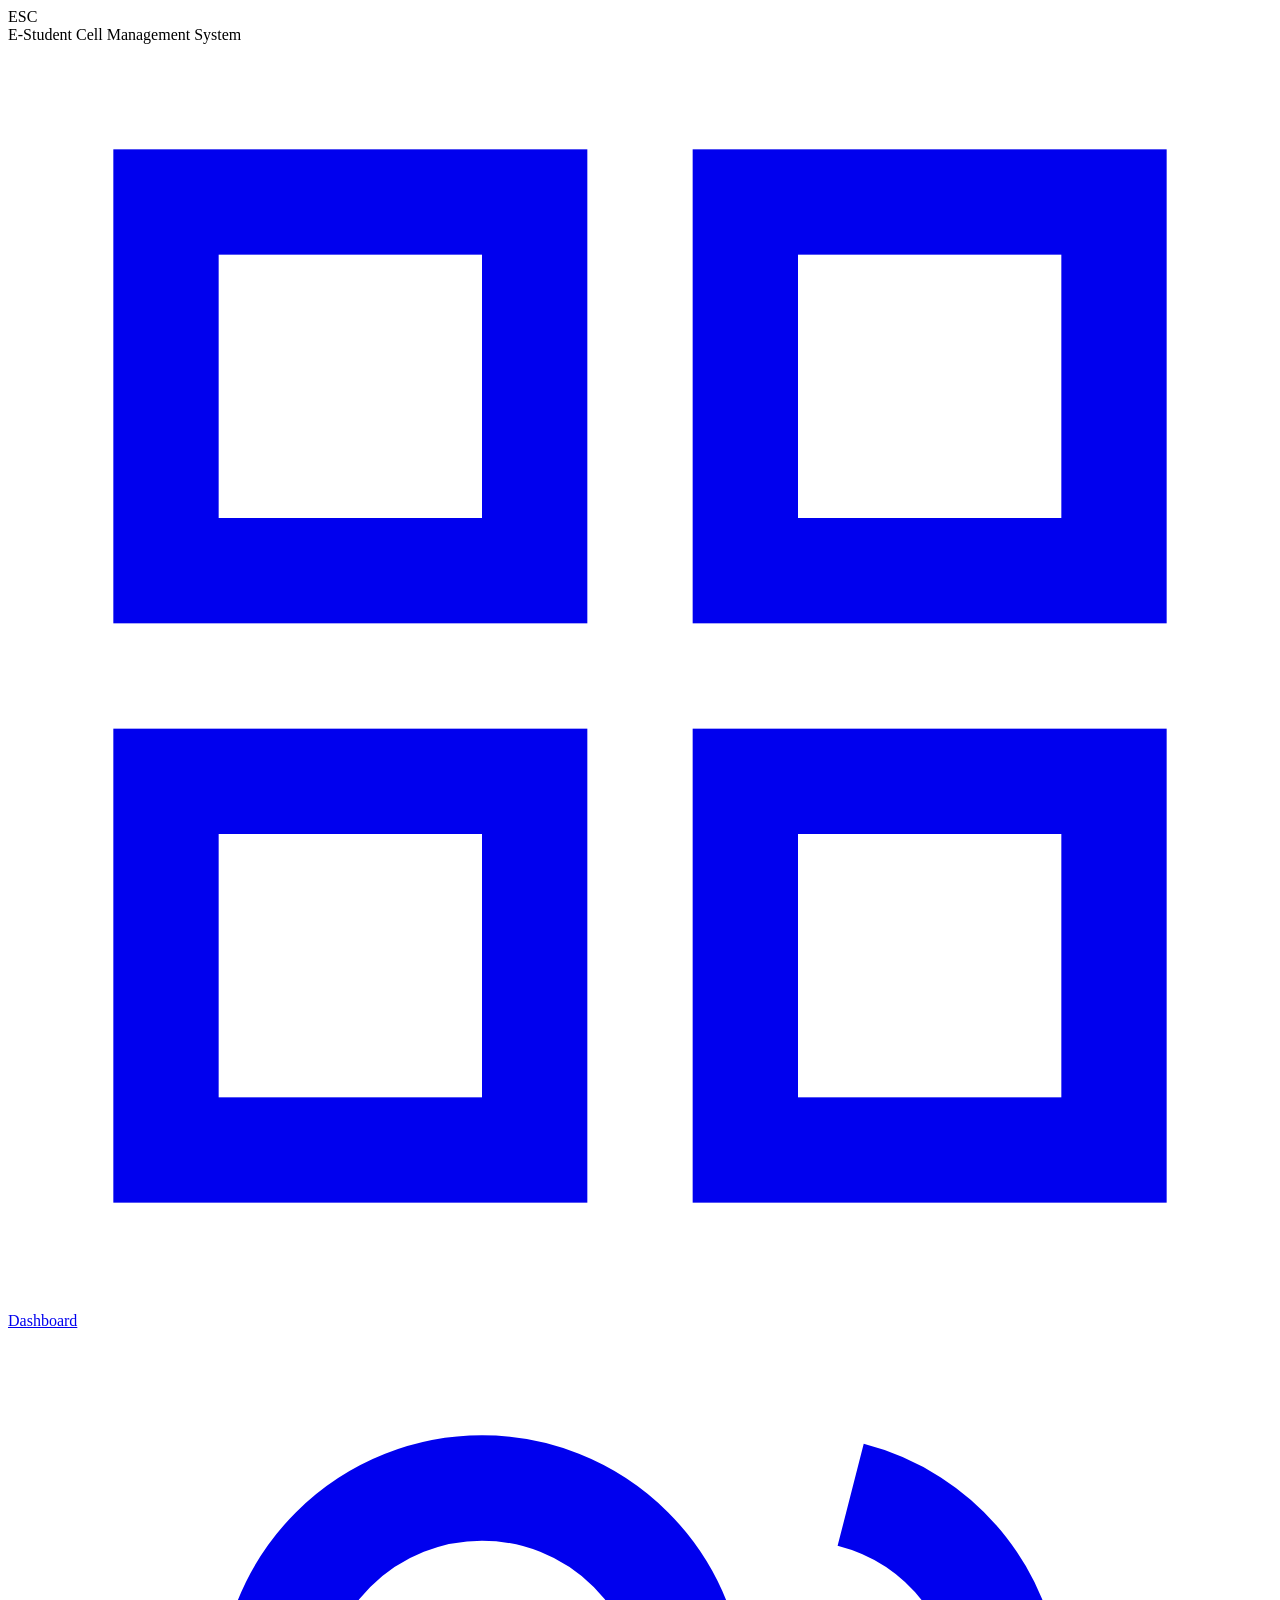
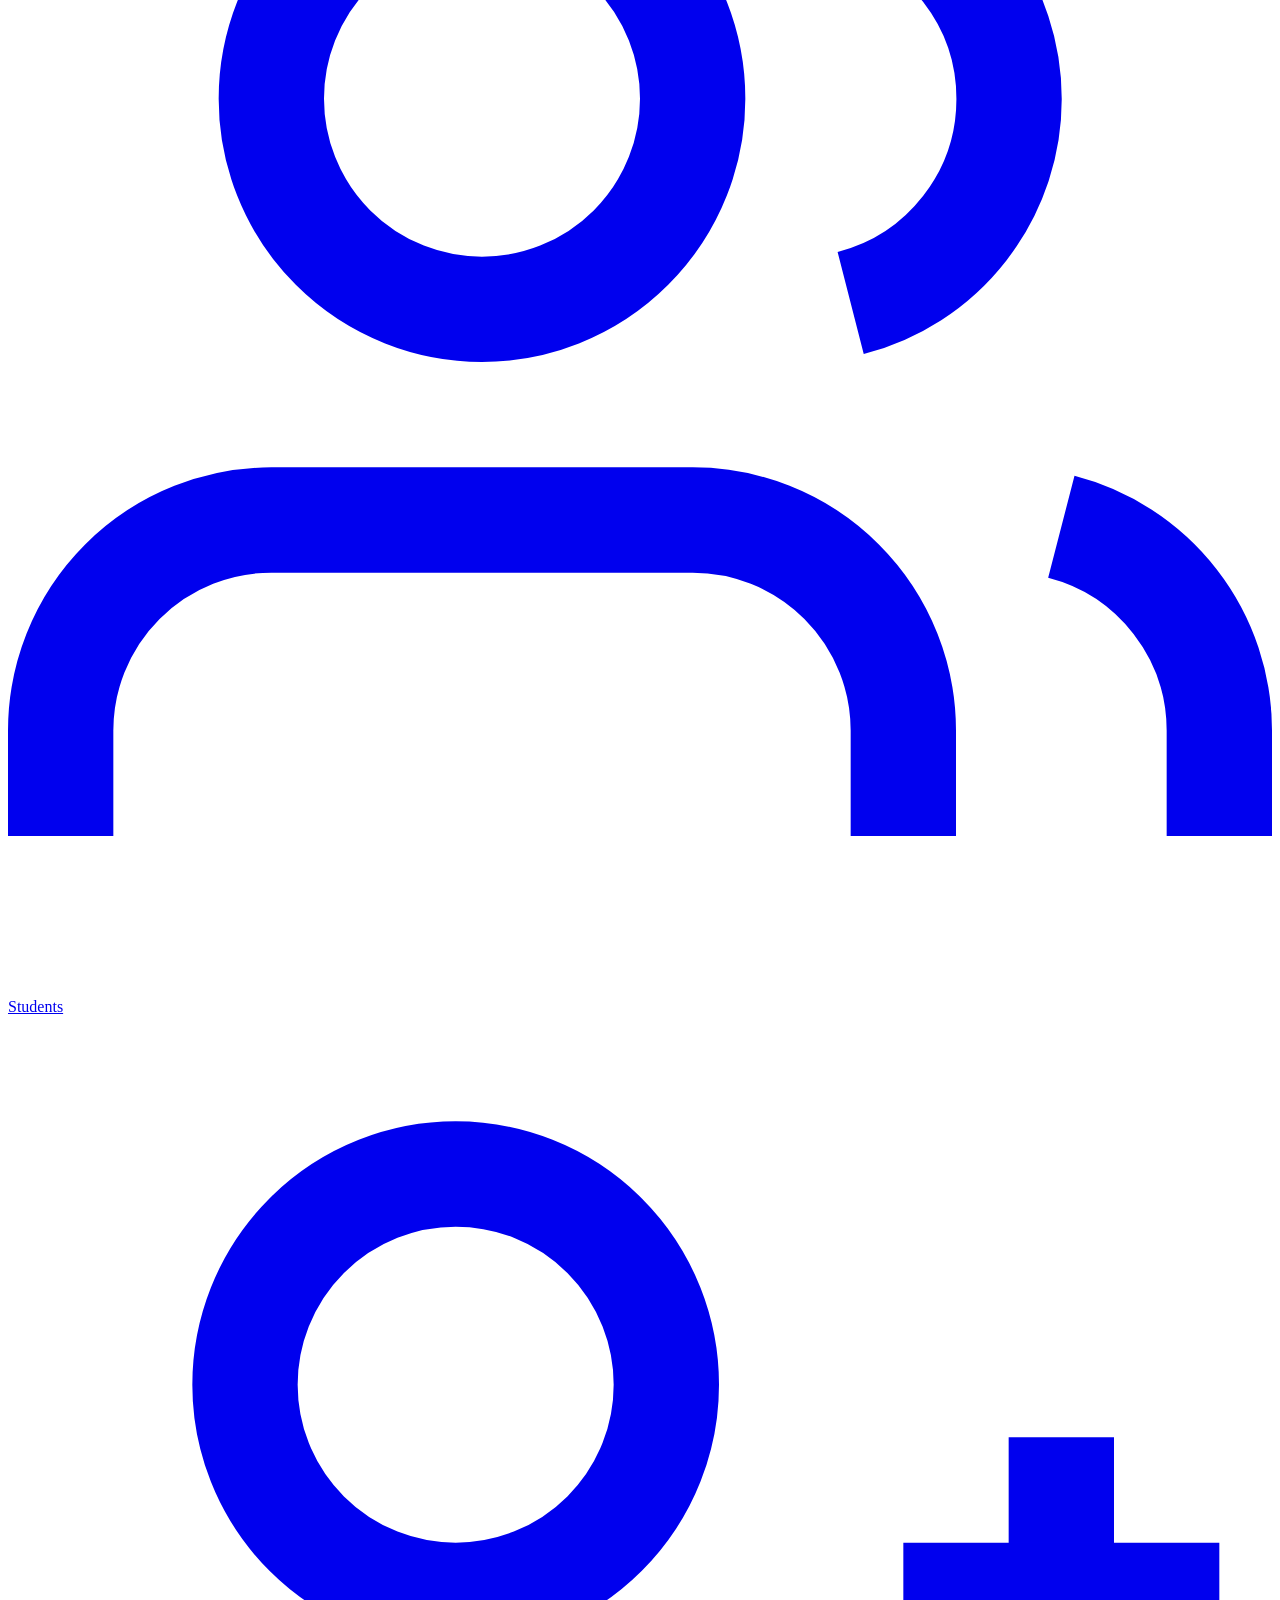
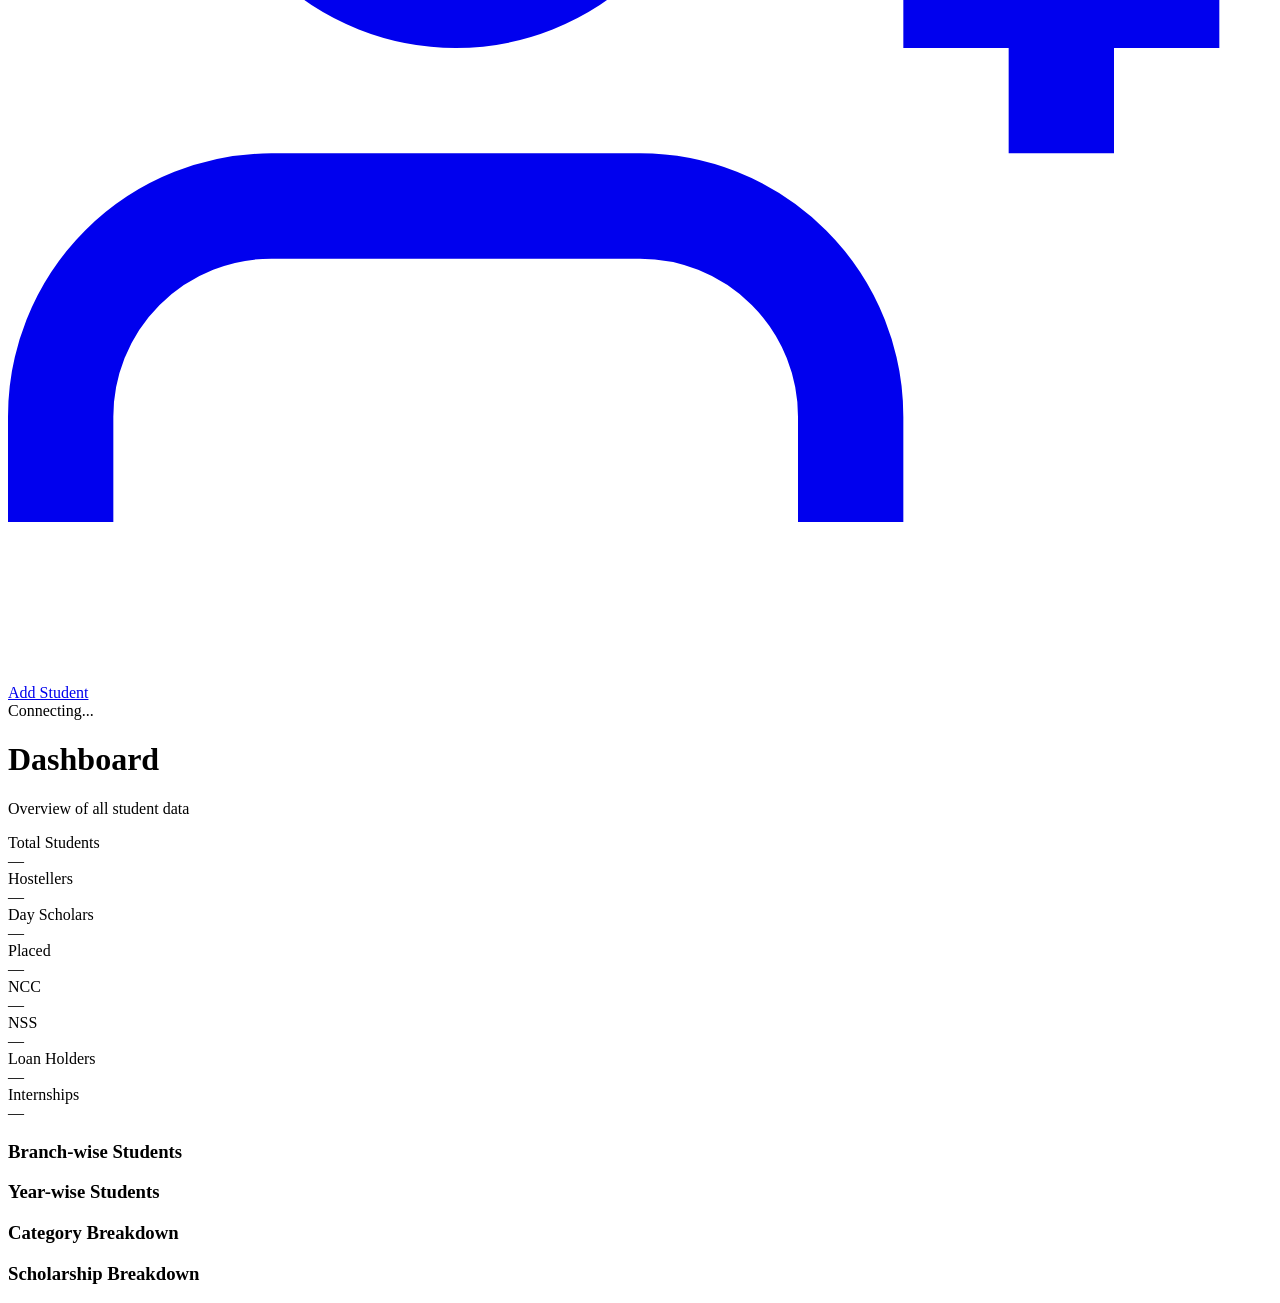
==== frontend/index.html @ ac617333 "frontend demo" ====
<!DOCTYPE html>
<html lang="en">
<head>
  <meta charset="UTF-8" />
  <meta name="viewport" content="width=device-width, initial-scale=1.0"/>
  <title>E-Student Cell</title>
  <link rel="stylesheet" href="css/style.css" />
  <link href="https://fonts.googleapis.com/css2?family=Syne:wght@400;600;700;800&family=DM+Mono:wght@400;500&family=Instrument+Sans:wght@400;500;600&display=swap" rel="stylesheet"/>
</head>
<body>

  <div class="app-shell">
    <!-- Sidebar -->
    <aside class="sidebar">
      <div class="sidebar-brand">
        <div class="brand-mark">ESC</div>
        <div class="brand-text">
          <span class="brand-title">E-Student Cell</span>
          <span class="brand-sub">Management System</span>
        </div>
      </div>

      <nav class="sidebar-nav">
        <a href="index.html" class="nav-item active">
          <svg viewBox="0 0 24 24" fill="none" stroke="currentColor" stroke-width="2"><rect x="3" y="3" width="7" height="7"/><rect x="14" y="3" width="7" height="7"/><rect x="3" y="14" width="7" height="7"/><rect x="14" y="14" width="7" height="7"/></svg>
          Dashboard
        </a>
        <a href="students.html" class="nav-item">
          <svg viewBox="0 0 24 24" fill="none" stroke="currentColor" stroke-width="2"><path d="M17 21v-2a4 4 0 0 0-4-4H5a4 4 0 0 0-4 4v2"/><circle cx="9" cy="7" r="4"/><path d="M23 21v-2a4 4 0 0 0-3-3.87"/><path d="M16 3.13a4 4 0 0 1 0 7.75"/></svg>
          Students
        </a>
        <a href="add-student.html" class="nav-item">
          <svg viewBox="0 0 24 24" fill="none" stroke="currentColor" stroke-width="2"><path d="M16 21v-2a4 4 0 0 0-4-4H5a4 4 0 0 0-4 4v2"/><circle cx="8.5" cy="7" r="4"/><line x1="20" y1="8" x2="20" y2="14"/><line x1="23" y1="11" x2="17" y2="11"/></svg>
          Add Student
        </a>
      </nav>

      <div class="sidebar-footer">
        <div class="api-status" id="apiStatus">
          <span class="status-dot"></span>
          <span class="status-text">Connecting...</span>
        </div>
      </div>
    </aside>

    <!-- Main content -->
    <main class="main-content">
      <header class="page-header">
        <div>
          <h1 class="page-title">Dashboard</h1>
          <p class="page-subtitle">Overview of all student data</p>
        </div>
      </header>

      <!-- Stats grid -->
      <div class="stats-grid" id="statsGrid">
        <div class="stat-card loading">
          <div class="stat-label">Total Students</div>
          <div class="stat-value" id="totalStudents">—</div>
        </div>
        <div class="stat-card loading">
          <div class="stat-label">Hostellers</div>
          <div class="stat-value" id="hostellers">—</div>
        </div>
        <div class="stat-card loading">
          <div class="stat-label">Day Scholars</div>
          <div class="stat-value" id="dayScholars">—</div>
        </div>
        <div class="stat-card loading">
          <div class="stat-label">Placed</div>
          <div class="stat-value" id="placed">—</div>
        </div>
        <div class="stat-card loading">
          <div class="stat-label">NCC</div>
          <div class="stat-value" id="ncc">—</div>
        </div>
        <div class="stat-card loading">
          <div class="stat-label">NSS</div>
          <div class="stat-value" id="nss">—</div>
        </div>
        <div class="stat-card loading">
          <div class="stat-label">Loan Holders</div>
          <div class="stat-value" id="loans">—</div>
        </div>
        <div class="stat-card loading">
          <div class="stat-label">Internships</div>
          <div class="stat-value" id="internships">—</div>
        </div>
      </div>

      <!-- Two column section -->
      <div class="charts-row">
        <div class="chart-card">
          <h3 class="chart-title">Branch-wise Students</h3>
          <div id="branchChart" class="bar-chart"></div>
        </div>
        <div class="chart-card">
          <h3 class="chart-title">Year-wise Students</h3>
          <div id="yearChart" class="bar-chart"></div>
        </div>
      </div>

      <div class="charts-row">
        <div class="chart-card">
          <h3 class="chart-title">Category Breakdown</h3>
          <div id="categoryChart" class="bar-chart"></div>
        </div>
        <div class="chart-card">
          <h3 class="chart-title">Scholarship Breakdown</h3>
          <div id="scholarshipChart" class="bar-chart"></div>
        </div>
      </div>
    </main>
  </div>

  <script src="js/api.js"></script>
  <script src="js/pages/dashboard.js"></script>
</body>
</html>
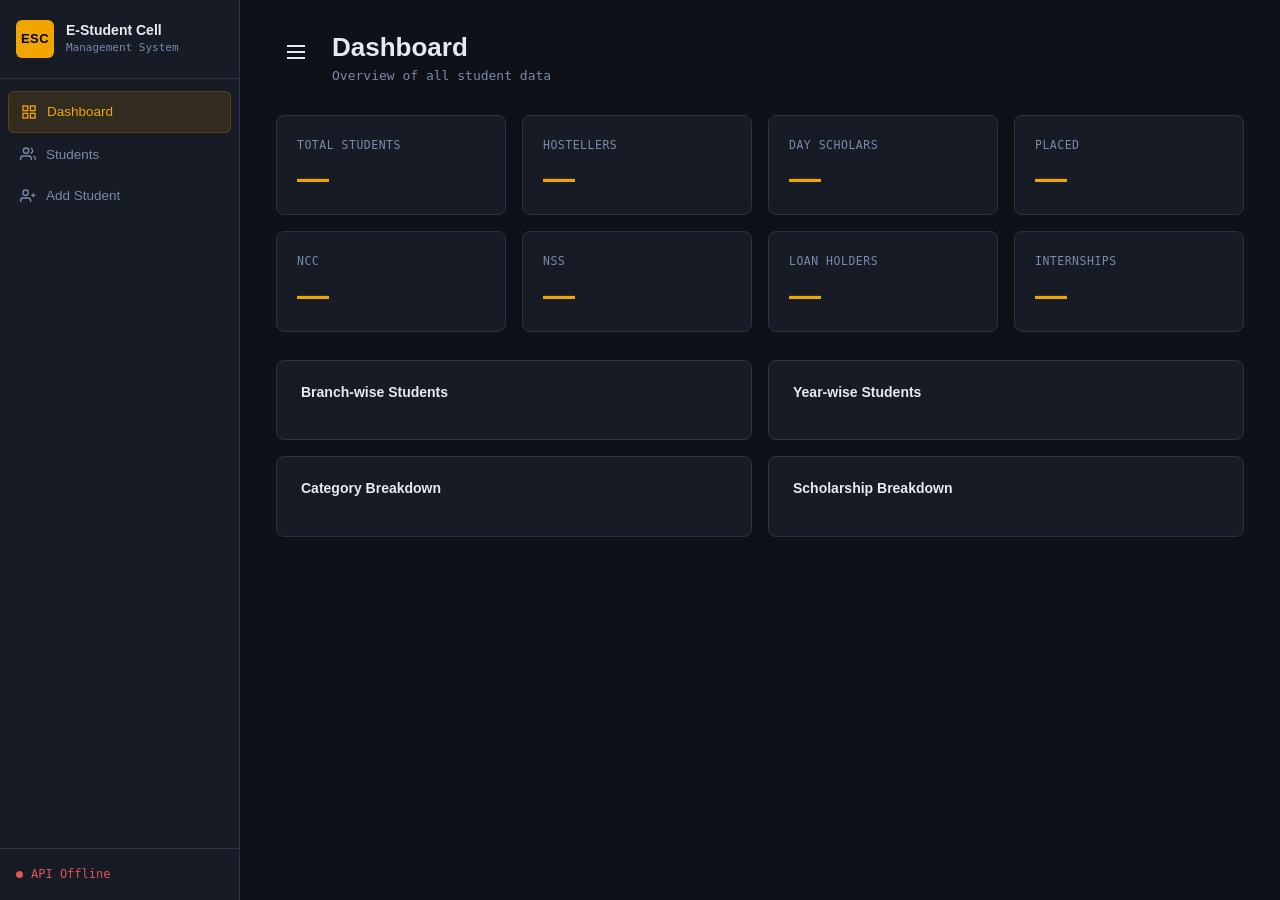
==== commit 9ad08783: "hamburger menu" ====
--- a/frontend/index.html
+++ b/frontend/index.html
@@ -2,6 +2,7 @@
 <html lang="en">
 <head>
   <meta charset="UTF-8" />
+  <link rel="icon" type="image/png" href="favicon.png"/>
   <meta name="viewport" content="width=device-width, initial-scale=1.0"/>
   <title>E-Student Cell</title>
   <link rel="stylesheet" href="css/style.css" />
@@ -10,7 +11,6 @@
 <body>
 
   <div class="app-shell">
-    <!-- Sidebar -->
     <aside class="sidebar">
       <div class="sidebar-brand">
         <div class="brand-mark">ESC</div>
@@ -43,16 +43,23 @@
       </div>
     </aside>
 
-    <!-- Main content -->
     <main class="main-content">
       <header class="page-header">
-        <div>
-          <h1 class="page-title">Dashboard</h1>
-          <p class="page-subtitle">Overview of all student data</p>
+        <div class="header-left">
+          <button id="menuToggle" class="menu-toggle" aria-label="Toggle Menu">
+            <svg viewBox="0 0 24 24" fill="none" stroke="currentColor" stroke-width="2">
+              <line x1="3" y1="12" x2="21" y2="12"></line>
+              <line x1="3" y1="6" x2="21" y2="6"></line>
+              <line x1="3" y1="18" x2="21" y2="18"></line>
+            </svg>
+          </button>
+          <div>
+            <h1 class="page-title">Dashboard</h1>
+            <p class="page-subtitle">Overview of all student data</p>
+          </div>
         </div>
       </header>
 
-      <!-- Stats grid -->
       <div class="stats-grid" id="statsGrid">
         <div class="stat-card loading">
           <div class="stat-label">Total Students</div>
@@ -88,7 +95,6 @@
         </div>
       </div>
 
-      <!-- Two column section -->
       <div class="charts-row">
         <div class="chart-card">
           <h3 class="chart-title">Branch-wise Students</h3>
--- a/frontend/css/style.css
+++ b/frontend/css/style.css
@@ -0,0 +1,945 @@
+
+:root {
+  --bg: #0e1117;
+  --bg-2: #161b25;
+  --bg-3: #1e2535;
+  --border: #2a3347;
+  --border-light: #344060;
+  --text: #e8eaf0;
+  --text-muted: #7a8aaa;
+  --text-dim: #4a5a7a;
+  --accent: #f0a500;
+  --accent-dim: rgba(240, 165, 0, 0.12);
+  --accent-hover: #ffc130;
+  --danger: #e05555;
+  --danger-dim: rgba(224, 85, 85, 0.12);
+  --success: #3ecf8e;
+  --success-dim: rgba(62, 207, 142, 0.1);
+  --sidebar-w: 240px;
+  --radius: 8px;
+  --font-display: 'Syne', sans-serif;
+  --font-body: 'Instrument Sans', sans-serif;
+  --font-mono: 'DM Mono', monospace;
+}
+
+*, *::before, *::after { box-sizing: border-box; margin: 0; padding: 0; }
+
+body {
+  background: var(--bg);
+  color: var(--text);
+  font-family: var(--font-body);
+  font-size: 14px;
+  line-height: 1.6;
+  min-height: 100vh;
+}
+
+a { color: inherit; text-decoration: none; }
+
+.app-shell {
+  display: flex;
+  min-height: 100vh;
+}
+
+.sidebar {
+  width: var(--sidebar-w);
+  background: var(--bg-2);
+  border-right: 1px solid var(--border);
+  display: flex;
+  flex-direction: column;
+  position: fixed;
+  top: 0; left: 0; bottom: 0;
+  z-index: 50;
+  transition: transform 0.3s ease;
+}
+
+.sidebar.hidden {
+  transform: translateX(-100%);
+}
+
+.sidebar-brand {
+  display: flex;
+  align-items: center;
+  gap: 12px;
+  padding: 20px 16px;
+  border-bottom: 1px solid var(--border);
+}
+
+.brand-mark {
+  width: 38px;
+  height: 38px;
+  background: var(--accent);
+  color: #000;
+  font-family: var(--font-display);
+  font-weight: 800;
+  font-size: 13px;
+  display: flex;
+  align-items: center;
+  justify-content: center;
+  border-radius: 6px;
+  flex-shrink: 0;
+  letter-spacing: 0.5px;
+}
+
+.brand-text {
+  display: flex;
+  flex-direction: column;
+}
+
+.brand-title {
+  font-family: var(--font-display);
+  font-weight: 700;
+  font-size: 14px;
+  color: var(--text);
+  line-height: 1.2;
+}
+
+.brand-sub {
+  font-size: 11px;
+  color: var(--text-muted);
+  font-family: var(--font-mono);
+}
+
+.sidebar-nav {
+  padding: 12px 8px;
+  display: flex;
+  flex-direction: column;
+  gap: 2px;
+  flex: 1;
+}
+
+.nav-item {
+  display: flex;
+  align-items: center;
+  gap: 10px;
+  padding: 9px 12px;
+  border-radius: 6px;
+  color: var(--text-muted);
+  font-size: 13.5px;
+  font-weight: 500;
+  transition: all 0.15s;
+  cursor: pointer;
+}
+
+.nav-item svg {
+  width: 16px;
+  height: 16px;
+  flex-shrink: 0;
+}
+
+.nav-item:hover {
+  background: var(--bg-3);
+  color: var(--text);
+}
+
+.nav-item.active {
+  background: var(--accent-dim);
+  color: var(--accent);
+  border: 1px solid rgba(240, 165, 0, 0.2);
+}
+
+.sidebar-footer {
+  padding: 16px;
+  border-top: 1px solid var(--border);
+}
+
+.api-status {
+  display: flex;
+  align-items: center;
+  gap: 8px;
+  font-size: 12px;
+  font-family: var(--font-mono);
+  color: var(--text-muted);
+}
+
+.status-dot {
+  width: 7px;
+  height: 7px;
+  border-radius: 50%;
+  background: var(--text-dim);
+  transition: background 0.3s;
+}
+
+.api-status.online .status-dot { background: var(--success); }
+.api-status.online .status-text { color: var(--success); }
+.api-status.offline .status-dot { background: var(--danger); }
+.api-status.offline .status-text { color: var(--danger); }
+
+.main-content {
+  margin-left: var(--sidebar-w);
+  flex: 1;
+  padding: 32px 36px;
+  max-width: calc(100vw - var(--sidebar-w));
+  transition: margin-left 0.3s ease, max-width 0.3s ease;
+}
+
+.main-content.expanded {
+  margin-left: 0;
+  max-width: 100vw;
+}
+
+.menu-toggle {
+  background: none;
+  border: none;
+  color: var(--text);
+  cursor: pointer;
+  padding: 8px;
+  border-radius: var(--radius);
+  transition: background 0.2s, color 0.2s;
+  display: flex;
+  align-items: center;
+  justify-content: center;
+  margin-right: 16px;
+}
+
+.menu-toggle:hover {
+  background: var(--bg-3);
+  color: var(--accent);
+}
+
+.menu-toggle svg {
+  width: 24px;
+  height: 24px;
+}
+
+.header-left {
+  display: flex;
+  align-items: flex-start;
+}
+
+.page-header {
+  display: flex;
+  align-items: flex-start;
+  justify-content: space-between;
+  margin-bottom: 28px;
+  gap: 16px;
+}
+
+.back-link {
+  font-size: 12px;
+  color: var(--text-muted);
+  font-family: var(--font-mono);
+  display: block;
+  margin-bottom: 6px;
+  transition: color 0.15s;
+}
+
+.back-link:hover { color: var(--accent); }
+
+.page-title {
+  font-family: var(--font-display);
+  font-size: 26px;
+  font-weight: 700;
+  color: var(--text);
+  line-height: 1.2;
+}
+
+.page-subtitle {
+  color: var(--text-muted);
+  font-size: 13px;
+  margin-top: 3px;
+  font-family: var(--font-mono);
+}
+
+.header-actions {
+  display: flex;
+  gap: 10px;
+  align-items: center;
+}
+
+.btn {
+  display: inline-flex;
+  align-items: center;
+  gap: 6px;
+  padding: 8px 16px;
+  border-radius: var(--radius);
+  font-size: 13.5px;
+  font-weight: 600;
+  font-family: var(--font-body);
+  cursor: pointer;
+  border: 1px solid transparent;
+  transition: all 0.15s;
+  white-space: nowrap;
+}
+
+.btn-primary {
+  background: var(--accent);
+  color: #000;
+  border-color: var(--accent);
+}
+
+.btn-primary:hover {
+  background: var(--accent-hover);
+  border-color: var(--accent-hover);
+}
+
+.btn-ghost {
+  background: transparent;
+  color: var(--text-muted);
+  border-color: var(--border);
+}
+
+.btn-ghost:hover {
+  background: var(--bg-3);
+  color: var(--text);
+  border-color: var(--border-light);
+}
+
+.btn-danger {
+  background: var(--danger);
+  color: #fff;
+  border-color: var(--danger);
+}
+
+.btn-danger:hover {
+  background: #c94444;
+}
+
+.btn-sm {
+  padding: 5px 12px;
+  font-size: 12.5px;
+}
+
+.stats-grid {
+  display: grid;
+  grid-template-columns: repeat(4, 1fr);
+  gap: 16px;
+  margin-bottom: 28px;
+}
+
+.stat-card {
+  background: var(--bg-2);
+  border: 1px solid var(--border);
+  border-radius: var(--radius);
+  padding: 20px;
+  transition: border-color 0.15s;
+}
+
+.stat-card:hover {
+  border-color: var(--border-light);
+}
+
+.stat-card.loading .stat-value {
+  animation: pulse 1.5s infinite;
+}
+
+@keyframes pulse {
+  0%, 100% { opacity: 1; }
+  50% { opacity: 0.3; }
+}
+
+.stat-label {
+  font-size: 11.5px;
+  color: var(--text-muted);
+  font-family: var(--font-mono);
+  text-transform: uppercase;
+  letter-spacing: 0.5px;
+  margin-bottom: 8px;
+}
+
+.stat-value {
+  font-family: var(--font-display);
+  font-size: 32px;
+  font-weight: 700;
+  color: var(--accent);
+  line-height: 1;
+}
+
+.charts-row {
+  display: grid;
+  grid-template-columns: 1fr 1fr;
+  gap: 16px;
+  margin-bottom: 16px;
+}
+
+.chart-card {
+  background: var(--bg-2);
+  border: 1px solid var(--border);
+  border-radius: var(--radius);
+  padding: 20px 24px;
+}
+
+.chart-title {
+  font-family: var(--font-display);
+  font-size: 14px;
+  font-weight: 600;
+  color: var(--text);
+  margin-bottom: 16px;
+}
+
+.bar-chart {
+  display: flex;
+  flex-direction: column;
+  gap: 8px;
+}
+
+.bar-row {
+  display: flex;
+  align-items: center;
+  gap: 10px;
+}
+
+.bar-label {
+  font-family: var(--font-mono);
+  font-size: 11.5px;
+  color: var(--text-muted);
+  width: 80px;
+  flex-shrink: 0;
+}
+
+.bar-track {
+  flex: 1;
+  height: 6px;
+  background: var(--bg-3);
+  border-radius: 3px;
+  overflow: hidden;
+}
+
+.bar-fill {
+  height: 100%;
+  background: var(--accent);
+  border-radius: 3px;
+  transition: width 0.6s cubic-bezier(0.4, 0, 0.2, 1);
+}
+
+.bar-count {
+  font-family: var(--font-mono);
+  font-size: 11.5px;
+  color: var(--text-muted);
+  width: 28px;
+  text-align: right;
+  flex-shrink: 0;
+}
+
+.filters-bar {
+  display: flex;
+  align-items: flex-end;
+  gap: 12px;
+  margin-bottom: 20px;
+  flex-wrap: wrap;
+}
+
+.filter-group {
+  display: flex;
+  flex-direction: column;
+  gap: 5px;
+}
+
+.filter-label {
+  font-size: 11.5px;
+  color: var(--text-muted);
+  font-family: var(--font-mono);
+  text-transform: uppercase;
+  letter-spacing: 0.4px;
+}
+
+.filter-select {
+  background: var(--bg-2);
+  border: 1px solid var(--border);
+  border-radius: var(--radius);
+  color: var(--text);
+  padding: 7px 12px;
+  font-size: 13.5px;
+  font-family: var(--font-body);
+  cursor: pointer;
+  min-width: 150px;
+}
+
+.filter-select:focus {
+  outline: none;
+  border-color: var(--accent);
+}
+
+.table-card {
+  background: var(--bg-2);
+  border: 1px solid var(--border);
+  border-radius: var(--radius);
+  overflow: hidden;
+}
+
+.data-table {
+  width: 100%;
+  border-collapse: collapse;
+}
+
+.data-table th {
+  background: var(--bg-3);
+  padding: 11px 16px;
+  text-align: left;
+  font-size: 11px;
+  font-family: var(--font-mono);
+  color: var(--text-muted);
+  text-transform: uppercase;
+  letter-spacing: 0.6px;
+  border-bottom: 1px solid var(--border);
+  font-weight: 500;
+}
+
+.data-table td {
+  padding: 12px 16px;
+  border-bottom: 1px solid var(--border);
+  font-size: 13.5px;
+  color: var(--text);
+  vertical-align: middle;
+}
+
+.data-table tr:last-child td { border-bottom: none; }
+
+.data-table tbody tr {
+  transition: background 0.1s;
+}
+
+.data-table tbody tr:hover {
+  background: var(--bg-3);
+}
+
+.table-empty {
+  text-align: center;
+  color: var(--text-muted);
+  padding: 40px !important;
+  font-family: var(--font-mono);
+  font-size: 13px;
+}
+
+.roll-badge {
+  font-family: var(--font-mono);
+  font-size: 12px;
+  background: var(--bg-3);
+  border: 1px solid var(--border);
+  padding: 2px 8px;
+  border-radius: 4px;
+  color: var(--accent);
+}
+
+.year-badge {
+  font-family: var(--font-mono);
+  font-size: 12px;
+  color: var(--text-muted);
+}
+
+.branch-badge {
+  font-family: var(--font-mono);
+  font-size: 12px;
+  padding: 2px 8px;
+  border-radius: 4px;
+  background: var(--accent-dim);
+  color: var(--accent);
+  border: 1px solid rgba(240,165,0,0.2);
+}
+
+.action-btns {
+  display: flex;
+  gap: 6px;
+}
+
+.form-card {
+  background: var(--bg-2);
+  border: 1px solid var(--border);
+  border-radius: var(--radius);
+  padding: 28px;
+  max-width: 800px;
+}
+
+.form-grid {
+  display: grid;
+  grid-template-columns: 1fr 1fr;
+  gap: 16px;
+}
+
+.form-group {
+  display: flex;
+  flex-direction: column;
+  gap: 6px;
+}
+
+.form-group-full {
+  grid-column: 1 / -1;
+}
+
+.form-label {
+  font-size: 12px;
+  color: var(--text-muted);
+  font-family: var(--font-mono);
+  text-transform: uppercase;
+  letter-spacing: 0.4px;
+}
+
+.required { color: var(--accent); }
+
+.form-input {
+  background: var(--bg-3);
+  border: 1px solid var(--border);
+  border-radius: var(--radius);
+  color: var(--text);
+  padding: 9px 12px;
+  font-size: 13.5px;
+  font-family: var(--font-body);
+  transition: border-color 0.15s;
+  width: 100%;
+}
+
+.form-input:focus {
+  outline: none;
+  border-color: var(--accent);
+}
+
+.form-input::placeholder { color: var(--text-dim); }
+
+.form-textarea {
+  resize: vertical;
+  min-height: 80px;
+}
+
+.form-actions {
+  display: flex;
+  gap: 10px;
+  justify-content: flex-end;
+  margin-top: 20px;
+  padding-top: 20px;
+  border-top: 1px solid var(--border);
+}
+
+.alert {
+  padding: 12px 16px;
+  border-radius: var(--radius);
+  font-size: 13.5px;
+  margin-bottom: 16px;
+  display: flex;
+  align-items: center;
+  gap: 8px;
+}
+
+.alert-success {
+  background: var(--success-dim);
+  border: 1px solid rgba(62, 207, 142, 0.3);
+  color: var(--success);
+}
+
+.alert-error {
+  background: var(--danger-dim);
+  border: 1px solid rgba(224, 85, 85, 0.3);
+  color: var(--danger);
+}
+
+.tabs {
+  display: flex;
+  gap: 2px;
+  border-bottom: 1px solid var(--border);
+  margin-bottom: 20px;
+  overflow-x: auto;
+  scrollbar-width: none;
+}
+
+.tabs::-webkit-scrollbar { display: none; }
+
+.tab-btn {
+  padding: 9px 14px;
+  font-size: 12.5px;
+  font-family: var(--font-body);
+  font-weight: 500;
+  color: var(--text-muted);
+  background: transparent;
+  border: none;
+  cursor: pointer;
+  border-bottom: 2px solid transparent;
+  margin-bottom: -1px;
+  white-space: nowrap;
+  transition: all 0.15s;
+}
+
+.tab-btn:hover { color: var(--text); }
+
+.tab-btn.active {
+  color: var(--accent);
+  border-bottom-color: var(--accent);
+}
+
+.tab-panel { display: block; }
+.tab-panel.hidden { display: none; }
+
+.section-card {
+  background: var(--bg-2);
+  border: 1px solid var(--border);
+  border-radius: var(--radius);
+  padding: 24px;
+  margin-bottom: 16px;
+}
+
+.section-card.hidden { display: none; }
+
+.section-header {
+  display: flex;
+  align-items: center;
+  justify-content: space-between;
+  margin-bottom: 16px;
+}
+
+.section-title {
+  font-family: var(--font-display);
+  font-size: 15px;
+  font-weight: 600;
+  color: var(--text);
+}
+
+.info-grid {
+  display: grid;
+  grid-template-columns: repeat(3, 1fr);
+  gap: 16px;
+}
+
+.info-item {
+  display: flex;
+  flex-direction: column;
+  gap: 3px;
+}
+
+.info-label {
+  font-size: 11px;
+  color: var(--text-dim);
+  font-family: var(--font-mono);
+  text-transform: uppercase;
+  letter-spacing: 0.4px;
+}
+
+.info-value {
+  font-size: 14px;
+  color: var(--text);
+}
+
+.info-value.mono {
+  font-family: var(--font-mono);
+  font-size: 13px;
+}
+
+.bool-yes {
+  color: var(--success);
+  font-family: var(--font-mono);
+  font-size: 12px;
+}
+
+.bool-no {
+  color: var(--text-dim);
+  font-family: var(--font-mono);
+  font-size: 12px;
+}
+
+.no-data {
+  color: var(--text-dim);
+  font-family: var(--font-mono);
+  font-size: 13px;
+  padding: 12px 0;
+}
+
+.sem-grid {
+  display: grid;
+  grid-template-columns: repeat(4, 1fr);
+  gap: 12px;
+}
+
+.sem-block {
+  background: var(--bg-3);
+  border: 1px solid var(--border);
+  border-radius: 6px;
+  padding: 12px;
+}
+
+.sem-label {
+  font-size: 11px;
+  font-family: var(--font-mono);
+  color: var(--text-muted);
+  text-transform: uppercase;
+  letter-spacing: 0.4px;
+  margin-bottom: 8px;
+}
+
+.sem-block .form-group {
+  gap: 4px;
+}
+
+.sem-block .form-label {
+  font-size: 10.5px;
+}
+
+.sem-block .form-input {
+  padding: 6px 8px;
+  font-size: 12.5px;
+}
+
+.items-list {
+  display: flex;
+  flex-direction: column;
+  gap: 10px;
+  margin-bottom: 12px;
+}
+
+.item-row {
+  background: var(--bg-3);
+  border: 1px solid var(--border);
+  border-radius: 6px;
+  padding: 14px 16px;
+  display: flex;
+  justify-content: space-between;
+  align-items: flex-start;
+  gap: 16px;
+}
+
+.item-info {
+  flex: 1;
+}
+
+.item-title {
+  font-size: 14px;
+  font-weight: 500;
+  color: var(--text);
+  margin-bottom: 4px;
+}
+
+.item-meta {
+  font-size: 12px;
+  font-family: var(--font-mono);
+  color: var(--text-muted);
+  display: flex;
+  gap: 12px;
+  flex-wrap: wrap;
+}
+
+.item-actions {
+  display: flex;
+  gap: 6px;
+  flex-shrink: 0;
+}
+
+.modal-overlay {
+  position: fixed;
+  inset: 0;
+  background: rgba(0,0,0,0.6);
+  display: flex;
+  align-items: center;
+  justify-content: center;
+  z-index: 100;
+  opacity: 0;
+  pointer-events: none;
+  transition: opacity 0.2s;
+}
+
+.modal-overlay.visible {
+  opacity: 1;
+  pointer-events: all;
+}
+
+.modal {
+  background: var(--bg-2);
+  border: 1px solid var(--border);
+  border-radius: 10px;
+  padding: 28px;
+  max-width: 400px;
+  width: 90%;
+}
+
+.modal-title {
+  font-family: var(--font-display);
+  font-size: 17px;
+  font-weight: 600;
+  margin-bottom: 10px;
+}
+
+.modal-text {
+  color: var(--text-muted);
+  font-size: 13.5px;
+  line-height: 1.6;
+  margin-bottom: 20px;
+}
+
+.modal-actions {
+  display: flex;
+  gap: 10px;
+  justify-content: flex-end;
+}
+
+.student-photo {
+  width: 36px;
+  height: 36px;
+  border-radius: 50%;
+  object-fit: cover;
+  border: 2px solid var(--border);
+  display: block;
+}
+
+.student-photo-placeholder {
+  width: 36px;
+  height: 36px;
+  border-radius: 50%;
+  background: var(--bg-3);
+  border: 2px solid var(--border);
+  display: flex;
+  align-items: center;
+  justify-content: center;
+  font-family: var(--font-display);
+  font-weight: 700;
+  font-size: 14px;
+  color: var(--accent);
+}
+
+.upload-section {
+  margin-top: 20px;
+  padding-top: 20px;
+  border-top: 1px solid var(--border);
+}
+
+.upload-title {
+  font-size: 13px;
+  font-family: var(--font-mono);
+  color: var(--text-muted);
+  text-transform: uppercase;
+  letter-spacing: 0.4px;
+  margin-bottom: 14px;
+}
+
+input[type="file"].form-input {
+  padding: 7px 10px;
+  cursor: pointer;
+  color: var(--text-muted);
+  font-size: 12.5px;
+}
+
+input[type="file"].form-input::-webkit-file-upload-button {
+  background: var(--bg);
+  border: 1px solid var(--border);
+  border-radius: 4px;
+  color: var(--text);
+  padding: 4px 10px;
+  font-size: 12px;
+  cursor: pointer;
+  margin-right: 10px;
+  font-family: var(--font-body);
+}
+
+.upload-success {
+  font-size: 12px;
+  font-family: var(--font-mono);
+  color: var(--success);
+  margin-top: 6px;
+}
+
+@media (max-width: 900px) {
+  .sidebar { 
+    transform: translateX(-100%); 
+  }
+  .sidebar.visible { 
+    transform: translateX(0); 
+  }
+  .main-content {
+    margin-left: 0;
+    max-width: 100vw;
+  }
+  .stats-grid { grid-template-columns: repeat(2, 1fr); }
+  .charts-row { grid-template-columns: 1fr; }
+  .info-grid { grid-template-columns: repeat(2, 1fr); }
+  .sem-grid { grid-template-columns: repeat(2, 1fr); }
+}
+
+@media (max-width: 600px) {
+  .main-content { padding: 20px 16px; }
+  .stats-grid { grid-template-columns: repeat(2, 1fr); }
+  .form-grid { grid-template-columns: 1fr; }
+  .form-group-full { grid-column: 1; }
+}
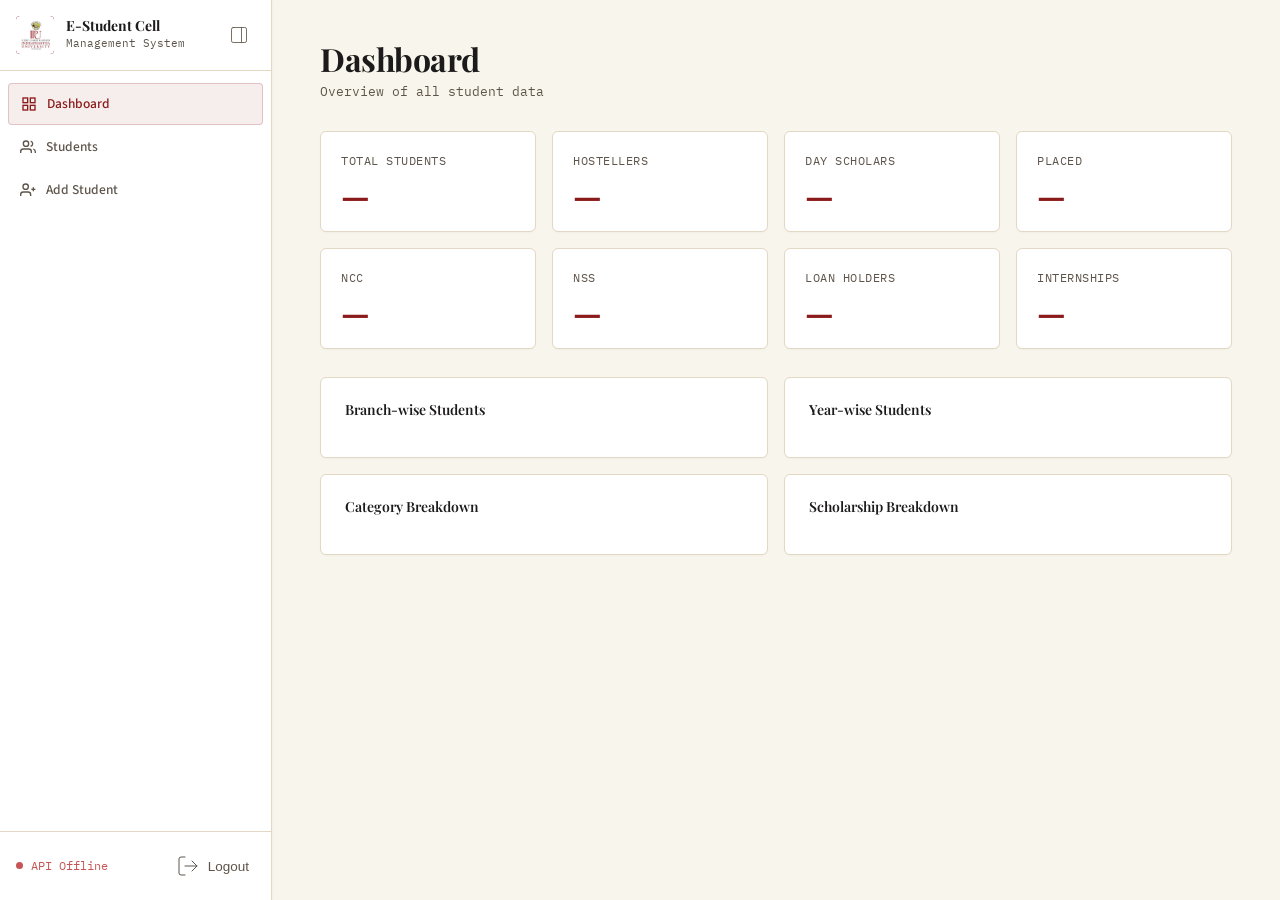
==== commit 263271c6: "Frontend" ====
--- a/frontend/index.html
+++ b/frontend/index.html
@@ -2,43 +2,56 @@
 <html lang="en">
 <head>
   <meta charset="UTF-8" />
-  <link rel="icon" type="image/png" href="favicon.png"/>
+  <link rel="icon" type="image/jpeg" href="ipu.jpg"/>
   <meta name="viewport" content="width=device-width, initial-scale=1.0"/>
   <title>E-Student Cell</title>
   <link rel="stylesheet" href="css/style.css" />
-  <link href="https://fonts.googleapis.com/css2?family=Syne:wght@400;600;700;800&family=DM+Mono:wght@400;500&family=Instrument+Sans:wght@400;500;600&display=swap" rel="stylesheet"/>
+  <link href="https://fonts.googleapis.com/css2?family=Playfair+Display:wght@400;600;700&family=Source+Sans+3:wght@400;500;600&family=IBM+Plex+Mono:wght@400;500&display=swap" rel="stylesheet"/>
 </head>
 <body>
 
   <div class="app-shell">
     <aside class="sidebar">
       <div class="sidebar-brand">
-        <div class="brand-mark">ESC</div>
-        <div class="brand-text">
-          <span class="brand-title">E-Student Cell</span>
-          <span class="brand-sub">Management System</span>
+        <div class="sidebar-brand-info">
+          <div class="brand-mark">
+            <img src="ipu.jpg" alt="ESC Logo" class="brand-logo"/>
+          </div>
+          <div class="brand-text">
+            <span class="brand-title">E-Student Cell</span>
+            <span class="brand-sub">Management System</span>
+          </div>
         </div>
+        <button class="sidebar-toggle" id="sidebarToggle" aria-label="Toggle Sidebar">
+          <svg xmlns="http://www.w3.org/2000/svg" width="24" height="24" viewBox="0 0 24 24" fill="none" stroke="currentColor" stroke-width="1" stroke-linecap="round" stroke-linejoin="round"><rect width="18" height="18" x="3" y="3" rx="2"/><path d="M15 3v18"/></svg>
+        </button>
       </div>
 
       <nav class="sidebar-nav">
         <a href="index.html" class="nav-item active">
           <svg viewBox="0 0 24 24" fill="none" stroke="currentColor" stroke-width="2"><rect x="3" y="3" width="7" height="7"/><rect x="14" y="3" width="7" height="7"/><rect x="3" y="14" width="7" height="7"/><rect x="14" y="14" width="7" height="7"/></svg>
-          Dashboard
+          <span class="nav-item-label">Dashboard</span>
         </a>
         <a href="students.html" class="nav-item">
           <svg viewBox="0 0 24 24" fill="none" stroke="currentColor" stroke-width="2"><path d="M17 21v-2a4 4 0 0 0-4-4H5a4 4 0 0 0-4 4v2"/><circle cx="9" cy="7" r="4"/><path d="M23 21v-2a4 4 0 0 0-3-3.87"/><path d="M16 3.13a4 4 0 0 1 0 7.75"/></svg>
-          Students
+          <span class="nav-item-label">Students</span>
         </a>
         <a href="add-student.html" class="nav-item">
           <svg viewBox="0 0 24 24" fill="none" stroke="currentColor" stroke-width="2"><path d="M16 21v-2a4 4 0 0 0-4-4H5a4 4 0 0 0-4 4v2"/><circle cx="8.5" cy="7" r="4"/><line x1="20" y1="8" x2="20" y2="14"/><line x1="23" y1="11" x2="17" y2="11"/></svg>
-          Add Student
+          <span class="nav-item-label">Add Student</span>
         </a>
       </nav>
 
       <div class="sidebar-footer">
-        <div class="api-status" id="apiStatus">
-          <span class="status-dot"></span>
-          <span class="status-text">Connecting...</span>
+        <div class="sidebar-footer-content">
+          <div class="api-status" id="apiStatus">
+            <span class="status-dot"></span>
+            <span class="status-text">Connecting...</span>
+          </div>
+          <button class="logout-btn" id="logoutBtn" aria-label="Logout">
+            <svg xmlns="http://www.w3.org/2000/svg" width="24" height="24" viewBox="0 0 24 24" fill="none" stroke="currentColor" stroke-width="1" stroke-linecap="round" stroke-linejoin="round"><path d="m16 17 5-5-5-5"/><path d="M21 12H9"/><path d="M9 21H5a2 2 0 0 1-2-2V5a2 2 0 0 1 2-2h4"/></svg>
+            <span class="logout-text">Logout</span>
+          </button>
         </div>
       </div>
     </aside>
@@ -46,13 +59,6 @@
     <main class="main-content">
       <header class="page-header">
         <div class="header-left">
-          <button id="menuToggle" class="menu-toggle" aria-label="Toggle Menu">
-            <svg viewBox="0 0 24 24" fill="none" stroke="currentColor" stroke-width="2">
-              <line x1="3" y1="12" x2="21" y2="12"></line>
-              <line x1="3" y1="6" x2="21" y2="6"></line>
-              <line x1="3" y1="18" x2="21" y2="18"></line>
-            </svg>
-          </button>
           <div>
             <h1 class="page-title">Dashboard</h1>
             <p class="page-subtitle">Overview of all student data</p>
--- a/frontend/css/style.css
+++ b/frontend/css/style.css
@@ -1,25 +1,29 @@
 
 :root {
-  --bg: #0e1117;
-  --bg-2: #161b25;
-  --bg-3: #1e2535;
-  --border: #2a3347;
-  --border-light: #344060;
-  --text: #e8eaf0;
-  --text-muted: #7a8aaa;
-  --text-dim: #4a5a7a;
-  --accent: #f0a500;
-  --accent-dim: rgba(240, 165, 0, 0.12);
-  --accent-hover: #ffc130;
-  --danger: #e05555;
-  --danger-dim: rgba(224, 85, 85, 0.12);
-  --success: #3ecf8e;
-  --success-dim: rgba(62, 207, 142, 0.1);
-  --sidebar-w: 240px;
-  --radius: 8px;
-  --font-display: 'Syne', sans-serif;
-  --font-body: 'Instrument Sans', sans-serif;
-  --font-mono: 'DM Mono', monospace;
+  /* Color System - Warm Editorial Palette */
+  --bg: #F8F5EC;
+  --bg-2: #FFFFFF;
+  --bg-3: #F1E9D8;
+  --border: #E3D8C4;
+  --border-light: #E3D8C4;
+  --text: #1C1A1A;
+  --text-muted: #5E544A;
+  --text-dim: #8B7B6F;
+  --accent: #8B1A1A;
+  --accent-dim: rgba(139, 26, 26, 0.08);
+  --accent-hover: #A63030;
+  --accent-secondary: #C8A243;
+  --danger: #C85555;
+  --danger-dim: rgba(200, 85, 85, 0.1);
+  --success: #4A7C59;
+  --success-dim: rgba(74, 124, 89, 0.1);
+  --sidebar-w-expanded: 272px;
+  --sidebar-w-collapsed: 76px;
+  --sidebar-w: var(--sidebar-w-expanded);
+  --radius: 6px;
+  --font-display: 'Playfair Display', serif;
+  --font-body: 'Source Sans 3', sans-serif;
+  --font-mono: 'IBM Plex Mono', monospace;
 }
 
 *, *::before, *::after { box-sizing: border-box; margin: 0; padding: 0; }
@@ -28,9 +32,28 @@
   background: var(--bg);
   color: var(--text);
   font-family: var(--font-body);
-  font-size: 14px;
-  line-height: 1.6;
+  font-size: 15px;
+  line-height: 1.65;
   min-height: 100vh;
+  position: relative;
+}
+
+/* Mobile sidebar overlay backdrop */
+@media (max-width: 980px) {
+  body::before {
+    content: '';
+    position: fixed;
+    inset: 0;
+    background: rgba(0, 0, 0, 0);
+    pointer-events: none;
+    transition: background 0.3s ease, pointer-events 0.3s ease;
+    z-index: 99;
+  }
+  
+  body.sidebar-open::before {
+    background: rgba(0, 0, 0, 0.25);
+    pointer-events: all;
+  }
 }
 
 a { color: inherit; text-decoration: none; }
@@ -49,37 +72,142 @@
   position: fixed;
   top: 0; left: 0; bottom: 0;
   z-index: 50;
-  transition: transform 0.3s ease;
+  transition: width 0.3s cubic-bezier(0.4, 0, 0.2, 1);
+  box-shadow: 0 1px 3px rgba(28, 26, 26, 0.05);
+  overflow: hidden;
+}
+
+.sidebar.collapsed {
+  --sidebar-w: var(--sidebar-w-collapsed);
 }
 
 .sidebar.hidden {
   transform: translateX(-100%);
 }
 
+.sidebar.mobile-drawer {
+  position: fixed;
+  width: 100%;
+  max-width: 320px;
+  transform: translateX(-100%);
+  transition: transform 0.3s cubic-bezier(0.4, 0, 0.2, 1);
+  z-index: 999;
+}
+
+.sidebar.mobile-drawer.visible {
+  transform: translateX(0);
+}
+
 .sidebar-brand {
   display: flex;
   align-items: center;
   gap: 12px;
-  padding: 20px 16px;
+  padding: 16px;
   border-bottom: 1px solid var(--border);
+  justify-content: space-between;
+  flex-shrink: 0;
+  transition: padding 0.3s cubic-bezier(0.4, 0, 0.2, 1), justify-content 0.3s cubic-bezier(0.4, 0, 0.2, 1);
+}
+
+.sidebar.collapsed .sidebar-brand {
+  justify-content: center;
+  padding: 16px 12px;
+  gap: 0;
+}
+
+.sidebar-brand-info {
+  display: flex;
+  align-items: center;
+  gap: 12px;
+  min-width: 0;
+  flex: 1;
+  transition: flex 0.3s cubic-bezier(0.4, 0, 0.2, 1);
+}
+
+.sidebar.collapsed .sidebar-brand-info {
+  flex: 0;
+  gap: 0;
+  justify-content: center;
+}
+
+.brand-text {
+  display: flex;
+  flex-direction: column;
+  transition: opacity 0.2s;
+}
+
+.sidebar.collapsed .brand-text {
+  display: none;
+}
+
+.sidebar-toggle {
+  background: none;
+  border: none;
+  color: var(--text-muted);
+  cursor: pointer;
+  padding: 6px;
+  border-radius: 8px;
+  transition: all 0.2s;
+  display: flex;
+  align-items: center;
+  justify-content: center;
+  flex-shrink: 0;
+}
+
+.sidebar-toggle:hover {
+  color: var(--accent);
+}
+
+.sidebar-toggle:active {
+  background: var(--accent-dim);
+}
+
+.sidebar-toggle svg {
+  width: 20px;
+  height: 20px;
+}
+
+.sidebar.collapsed .sidebar-toggle {
+  width: 40px;
+  height: 40px;
+  padding: 8px;
+  background: transparent;
+  border-radius: 10px;
+  transition: all 0.2s;
+  display: none;
+}
+
+.sidebar.collapsed .sidebar-brand:hover .sidebar-toggle {
+  display: flex;
+}
+
+.sidebar.collapsed .sidebar-toggle:hover {
+  color: var(--accent);
 }
 
 .brand-mark {
   width: 38px;
   height: 38px;
   background: var(--accent);
-  color: #000;
+  color: #FFFFFF;
   font-family: var(--font-display);
-  font-weight: 800;
-  font-size: 13px;
+  font-weight: 700;
+  font-size: 16px;
   display: flex;
   align-items: center;
   justify-content: center;
-  border-radius: 6px;
+  border-radius: 4px;
   flex-shrink: 0;
   letter-spacing: 0.5px;
-}
-
+  overflow: hidden;
+}
+
+.brand-logo {
+  width: 100%;
+  height: 100%;
+  border-radius: 4px;
+  object-fit: cover;
+}
 .brand-text {
   display: flex;
   flex-direction: column;
@@ -105,6 +233,11 @@
   flex-direction: column;
   gap: 2px;
   flex: 1;
+  overflow-y: auto;
+}
+
+.sidebar.collapsed .sidebar-nav {
+  padding: 8px 6px;
 }
 
 .nav-item {
@@ -112,12 +245,18 @@
   align-items: center;
   gap: 10px;
   padding: 9px 12px;
-  border-radius: 6px;
+  border-radius: 4px;
   color: var(--text-muted);
   font-size: 13.5px;
   font-weight: 500;
-  transition: all 0.15s;
+  transition: all 0.2s;
   cursor: pointer;
+}
+
+.sidebar.collapsed .nav-item {
+  padding: 9px 16px;
+  justify-content: center;
+  gap: 0;
 }
 
 .nav-item svg {
@@ -126,6 +265,17 @@
   flex-shrink: 0;
 }
 
+.nav-item-label {
+  white-space: nowrap;
+  overflow: hidden;
+  text-overflow: ellipsis;
+  transition: opacity 0.2s;
+}
+
+.sidebar.collapsed .nav-item-label {
+  display: none;
+}
+
 .nav-item:hover {
   background: var(--bg-3);
   color: var(--text);
@@ -134,12 +284,21 @@
 .nav-item.active {
   background: var(--accent-dim);
   color: var(--accent);
-  border: 1px solid rgba(240, 165, 0, 0.2);
+  border: 1px solid rgba(139, 26, 26, 0.2);
+}
+
+.sidebar.collapsed .nav-item {
+  border: none;
 }
 
 .sidebar-footer {
   padding: 16px;
   border-top: 1px solid var(--border);
+  flex-shrink: 0;
+}
+
+.sidebar.collapsed .sidebar-footer {
+  padding: 12px 8px;
 }
 
 .api-status {
@@ -149,6 +308,61 @@
   font-size: 12px;
   font-family: var(--font-mono);
   color: var(--text-muted);
+  white-space: nowrap;
+}
+
+.sidebar.collapsed .api-status {
+  justify-content: center;
+  gap: 4px;
+}
+
+.logout-btn {
+  background: none;
+  border: none;
+  color: var(--text-muted);
+  cursor: pointer;
+  padding: 6px;
+  border-radius: 6px;
+  display: flex;
+  align-items: center;
+  justify-content: center;
+  gap: 8px;
+  transition: all 0.2s;
+}
+
+.logout-btn:hover {
+  color: var(--danger);
+}
+
+.logout-text {
+  font-size: 13.5px;
+  font-weight: 500;
+  white-space: nowrap;
+  transition: opacity 0.2s;
+}
+
+.sidebar.collapsed .logout-text {
+  display: none;
+}
+
+.sidebar-footer-content {
+  display: flex;
+  align-items: center;
+  justify-content: space-between;
+  gap: 8px;
+}
+
+.sidebar.collapsed .sidebar-footer-content {
+  flex-direction: column;
+  justify-content: center;
+}
+
+.status-text {
+  transition: opacity 0.2s;
+}
+
+.sidebar.collapsed .status-text {
+  display: none;
 }
 
 .status-dot {
@@ -167,38 +381,14 @@
 .main-content {
   margin-left: var(--sidebar-w);
   flex: 1;
-  padding: 32px 36px;
+  padding: 40px 48px;
   max-width: calc(100vw - var(--sidebar-w));
-  transition: margin-left 0.3s ease, max-width 0.3s ease;
+  transition: margin-left 0.3s cubic-bezier(0.4, 0, 0.2, 1), max-width 0.3s cubic-bezier(0.4, 0, 0.2, 1);
 }
 
 .main-content.expanded {
   margin-left: 0;
   max-width: 100vw;
-}
-
-.menu-toggle {
-  background: none;
-  border: none;
-  color: var(--text);
-  cursor: pointer;
-  padding: 8px;
-  border-radius: var(--radius);
-  transition: background 0.2s, color 0.2s;
-  display: flex;
-  align-items: center;
-  justify-content: center;
-  margin-right: 16px;
-}
-
-.menu-toggle:hover {
-  background: var(--bg-3);
-  color: var(--accent);
-}
-
-.menu-toggle svg {
-  width: 24px;
-  height: 24px;
 }
 
 .header-left {
@@ -219,18 +409,20 @@
   color: var(--text-muted);
   font-family: var(--font-mono);
   display: block;
-  margin-bottom: 6px;
-  transition: color 0.15s;
+  margin-bottom: 8px;
+  transition: color 0.2s;
+  letter-spacing: 0.3px;
 }
 
 .back-link:hover { color: var(--accent); }
 
 .page-title {
   font-family: var(--font-display);
-  font-size: 26px;
+  font-size: 32px;
   font-weight: 700;
   color: var(--text);
   line-height: 1.2;
+  letter-spacing: -0.5px;
 }
 
 .page-subtitle {
@@ -263,7 +455,7 @@
 
 .btn-primary {
   background: var(--accent);
-  color: #000;
+  color: #FFFFFF;
   border-color: var(--accent);
 }
 
@@ -311,11 +503,13 @@
   border: 1px solid var(--border);
   border-radius: var(--radius);
   padding: 20px;
-  transition: border-color 0.15s;
+  transition: border-color 0.15s, box-shadow 0.15s;
+  box-shadow: 0 1px 2px rgba(28, 26, 26, 0.03);
 }
 
 .stat-card:hover {
-  border-color: var(--border-light);
+  border-color: var(--text-dim);
+  box-shadow: 0 2px 4px rgba(28, 26, 26, 0.06);
 }
 
 .stat-card.loading .stat-value {
@@ -356,6 +550,7 @@
   border: 1px solid var(--border);
   border-radius: var(--radius);
   padding: 20px 24px;
+  box-shadow: 0 1px 2px rgba(28, 26, 26, 0.03);
 }
 
 .chart-title {
@@ -447,6 +642,7 @@
 .filter-select:focus {
   outline: none;
   border-color: var(--accent);
+  box-shadow: 0 0 0 3px var(--accent-dim);
 }
 
 .table-card {
@@ -454,6 +650,7 @@
   border: 1px solid var(--border);
   border-radius: var(--radius);
   overflow: hidden;
+  box-shadow: 0 1px 2px rgba(28, 26, 26, 0.03);
 }
 
 .data-table {
@@ -469,9 +666,9 @@
   font-family: var(--font-mono);
   color: var(--text-muted);
   text-transform: uppercase;
-  letter-spacing: 0.6px;
+  letter-spacing: 0.8px;
   border-bottom: 1px solid var(--border);
-  font-weight: 500;
+  font-weight: 600;
 }
 
 .data-table td {
@@ -485,7 +682,7 @@
 .data-table tr:last-child td { border-bottom: none; }
 
 .data-table tbody tr {
-  transition: background 0.1s;
+  transition: background 0.15s;
 }
 
 .data-table tbody tr:hover {
@@ -537,6 +734,7 @@
   border-radius: var(--radius);
   padding: 28px;
   max-width: 800px;
+  box-shadow: 0 1px 2px rgba(28, 26, 26, 0.03);
 }
 
 .form-grid {
@@ -573,13 +771,14 @@
   padding: 9px 12px;
   font-size: 13.5px;
   font-family: var(--font-body);
-  transition: border-color 0.15s;
+  transition: border-color 0.2s, box-shadow 0.2s;
   width: 100%;
 }
 
 .form-input:focus {
   outline: none;
   border-color: var(--accent);
+  box-shadow: 0 0 0 3px var(--accent-dim);
 }
 
 .form-input::placeholder { color: var(--text-dim); }
@@ -643,8 +842,11 @@
   border-bottom: 2px solid transparent;
   margin-bottom: -1px;
   white-space: nowrap;
-  transition: all 0.15s;
-}
+  transition: all 0.2s;
+  letter-spacing: 0.2px;
+}
+
+.tab-btn:hover { color: var(--text); }
 
 .tab-btn:hover { color: var(--text); }
 
@@ -662,6 +864,7 @@
   border-radius: var(--radius);
   padding: 24px;
   margin-bottom: 16px;
+  box-shadow: 0 1px 2px rgba(28, 26, 26, 0.03);
 }
 
 .section-card.hidden { display: none; }
@@ -675,9 +878,10 @@
 
 .section-title {
   font-family: var(--font-display);
-  font-size: 15px;
-  font-weight: 600;
+  font-size: 18px;
+  font-weight: 700;
   color: var(--text);
+  letter-spacing: -0.3px;
 }
 
 .info-grid {
@@ -772,7 +976,7 @@
 }
 
 .item-row {
-  background: var(--bg-3);
+  background: var(--bg-2);
   border: 1px solid var(--border);
   border-radius: 6px;
   padding: 14px 16px;
@@ -780,6 +984,7 @@
   justify-content: space-between;
   align-items: flex-start;
   gap: 16px;
+  box-shadow: 0 1px 2px rgba(28, 26, 26, 0.02);
 }
 
 .item-info {
@@ -811,7 +1016,7 @@
 .modal-overlay {
   position: fixed;
   inset: 0;
-  background: rgba(0,0,0,0.6);
+  background: rgba(28, 26, 26, 0.25);
   display: flex;
   align-items: center;
   justify-content: center;
@@ -829,10 +1034,11 @@
 .modal {
   background: var(--bg-2);
   border: 1px solid var(--border);
-  border-radius: 10px;
+  border-radius: 8px;
   padding: 28px;
   max-width: 400px;
   width: 90%;
+  box-shadow: 0 10px 30px rgba(28, 26, 26, 0.15);
 }
 
 .modal-title {
@@ -920,26 +1126,99 @@
   margin-top: 6px;
 }
 
-@media (max-width: 900px) {
-  .sidebar { 
-    transform: translateX(-100%); 
-  }
-  .sidebar.visible { 
-    transform: translateX(0); 
-  }
+@media (max-width: 980px) {
+  .sidebar {
+    position: fixed;
+    width: 100%;
+    max-width: 280px;
+    transform: translateX(-100%);
+    transition: transform 0.3s cubic-bezier(0.4, 0, 0.2, 1);
+    z-index: 999;
+    --sidebar-w: 100%;
+  }
+  
+  .sidebar.visible {
+    transform: translateX(0);
+  }
+  
+  .sidebar.collapsed {
+    --sidebar-w: 100%;
+  }
+  
+  .sidebar-nav {
+    padding: 12px 8px;
+  }
+  
+  .nav-item-label {
+    display: inline;
+  }
+  
+  .sidebar.collapsed .nav-item-label {
+    display: inline;
+  }
+  
+  .sidebar.collapsed .nav-item {
+    padding: 9px 12px;
+    justify-content: flex-start;
+    gap: 10px;
+  }
+  
+  .sidebar-toggle {
+    display: flex;
+  }
+  
+  .sidebar.collapsed .sidebar-toggle {
+    display: flex;
+  }
+  
+  .sidebar-brand-info {
+    display: flex;
+  }
+  
+  .sidebar.collapsed .sidebar-brand-info {
+    display: flex;
+  }
+  
+  .status-text {
+    display: inline;
+  }
+  
+  .sidebar.collapsed .status-text {
+    display: inline;
+  }
+  
   .main-content {
     margin-left: 0;
     max-width: 100vw;
-  }
+    padding: 24px 20px;
+  }
+  
   .stats-grid { grid-template-columns: repeat(2, 1fr); }
   .charts-row { grid-template-columns: 1fr; }
   .info-grid { grid-template-columns: repeat(2, 1fr); }
   .sem-grid { grid-template-columns: repeat(2, 1fr); }
+  
+  /* Modal backdrop for sidebar overlay */
+  .sidebar.visible::before {
+    content: '';
+    position: fixed;
+    inset: 0;
+    background: rgba(0, 0, 0, 0.25);
+    z-index: -1;
+  }
 }
 
 @media (max-width: 600px) {
-  .main-content { padding: 20px 16px; }
-  .stats-grid { grid-template-columns: repeat(2, 1fr); }
+  .main-content { 
+    padding: 20px 16px; 
+  }
+  .stats-grid { grid-template-columns: 1fr; }
   .form-grid { grid-template-columns: 1fr; }
   .form-group-full { grid-column: 1; }
+  .page-title {
+    font-size: 24px;
+  }
+  .page-header {
+    margin-bottom: 20px;
+  }
 }
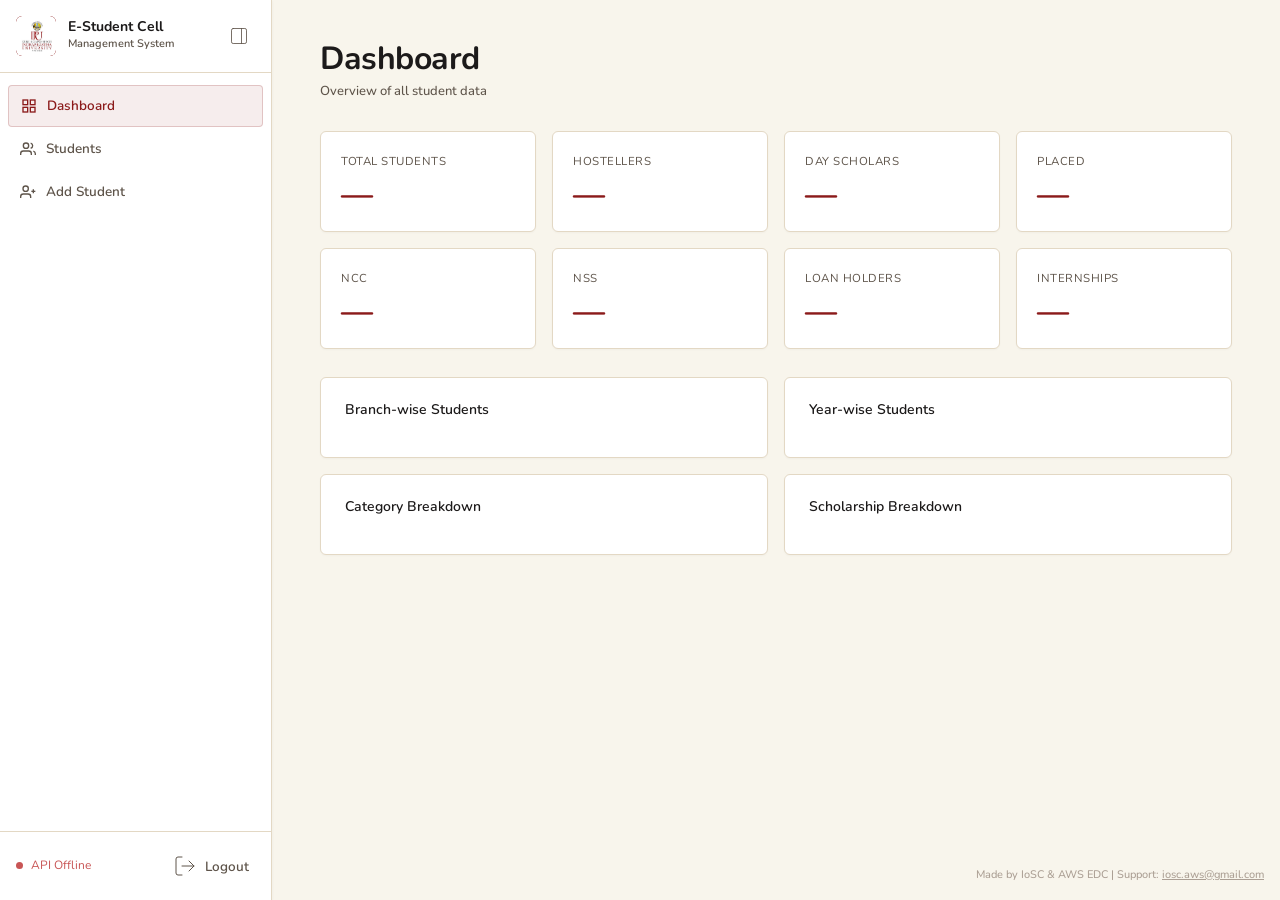
==== commit 88b15a63: "Merge pull request #24 from Waqar080206/main Student Part Done" ====
--- a/frontend/index.html
+++ b/frontend/index.html
@@ -6,7 +6,7 @@
   <meta name="viewport" content="width=device-width, initial-scale=1.0"/>
   <title>E-Student Cell</title>
   <link rel="stylesheet" href="css/style.css" />
-  <link href="https://fonts.googleapis.com/css2?family=Playfair+Display:wght@400;600;700&family=Source+Sans+3:wght@400;500;600&family=IBM+Plex+Mono:wght@400;500&display=swap" rel="stylesheet"/>
+  <link href="https://fonts.googleapis.com/css2?family=Playfair+Display:wght@400;600;700&family=Source+Sans+3:wght@400;500;600&family=IBM+Plex+Mono:wght@400;500&family=Nunito:ital,wght@0,200..1000;1,200..1000&display=swap" rel="stylesheet"/>
 </head>
 <body>
 
@@ -42,6 +42,8 @@
         </a>
       </nav>
 
+      
+
       <div class="sidebar-footer">
         <div class="sidebar-footer-content">
           <div class="api-status" id="apiStatus">
@@ -58,6 +60,9 @@
 
     <main class="main-content">
       <header class="page-header">
+        <button class="mobile-menu-toggle" id="mobileMenuToggle" aria-label="Toggle Mobile Menu">
+          <svg xmlns="http://www.w3.org/2000/svg" width="24" height="24" viewBox="0 0 24 24" fill="none" stroke="currentColor" stroke-width="2" stroke-linecap="round" stroke-linejoin="round"><line x1="3" y1="6" x2="21" y2="6"/><line x1="3" y1="12" x2="21" y2="12"/><line x1="3" y1="18" x2="21" y2="18"/></svg>
+        </button>
         <div class="header-left">
           <div>
             <h1 class="page-title">Dashboard</h1>
@@ -125,6 +130,8 @@
     </main>
   </div>
 
+  <footer class="universal-footer">Made by IoSC & AWS EDC | Support: <a href="mailto:iosc.aws@gmail.com" style="text-decoration: underline;">iosc.aws@gmail.com</a></footer>
+
   <script src="js/api.js"></script>
   <script src="js/pages/dashboard.js"></script>
 </body>
--- a/frontend/css/style.css
+++ b/frontend/css/style.css
@@ -1,6 +1,6 @@
 
 :root {
-  /* Color System - Warm Editorial Palette */
+  /* Color System - Warm Editorial Palette (Light Mode) */
   --bg: #F8F5EC;
   --bg-2: #FFFFFF;
   --bg-3: #F1E9D8;
@@ -13,6 +13,7 @@
   --accent-dim: rgba(139, 26, 26, 0.08);
   --accent-hover: #A63030;
   --accent-secondary: #C8A243;
+  --btn-primary-text: #FFFFFF;
   --danger: #C85555;
   --danger-dim: rgba(200, 85, 85, 0.1);
   --success: #4A7C59;
@@ -21,9 +22,40 @@
   --sidebar-w-collapsed: 76px;
   --sidebar-w: var(--sidebar-w-expanded);
   --radius: 6px;
-  --font-display: 'Playfair Display', serif;
-  --font-body: 'Source Sans 3', sans-serif;
-  --font-mono: 'IBM Plex Mono', monospace;
+  --font-display: 'Nunito', sans-serif;
+  --font-body: 'Nunito', sans-serif;
+  --font-mono: 'Nunito', sans-serif;
+}
+
+:root.dark-mode {
+  /* Dark Mode - Premium Minimal SaaS Dashboard */
+  --bg: #0A0C10;           /* Near-black with subtle cool tint */
+  --bg-2: #12151C;         /* Main cards, slightly lighter */
+  --bg-3: #1A1D27;         /* Elevates elements, table headers */
+  --border: #242936;       /* Clean structured borders */
+  --border-light: #2D3343; /* Hover boundaries */
+  
+  /* Text Contrast - Maximum legibility */
+  --text: #F1F5F9;         /* Off-white for headings, primary stats */
+  --text-muted: #94A3B8;   /* Neutral slate for general labels & reading */
+  --text-dim: #64748B;     /* Subdued grey for subtle details */
+  
+  /* Primary Actions & Highlights */
+  --accent: #f0a500;       /* Amber for prime actions (the Add Student button) */
+  --accent-dim: rgba(240, 165, 0, 0.1); 
+  --accent-hover: #ffb81c; /* Bright pure yellow on hover */
+  --btn-primary-text: #000000;
+  
+  /* Secondary / Structural Tones - Reduced blue intensity */
+  --accent-secondary: #475569; 
+  --badge-bg: #1E293B;     /* Subtle tag background */
+  --badge-text: #CBD5E1;   /* Subtle tag text */
+  
+  /* Status Colors */
+  --danger: #EF4444;       
+  --danger-dim: rgba(239, 68, 68, 0.1);
+  --success: #10B981;
+  --success-dim: rgba(16, 185, 129, 0.1);
 }
 
 *, *::before, *::after { box-sizing: border-box; margin: 0; padding: 0; }
@@ -33,6 +65,7 @@
   color: var(--text);
   font-family: var(--font-body);
   font-size: 15px;
+  font-weight: 400;
   line-height: 1.65;
   min-height: 100vh;
   position: relative;
@@ -58,6 +91,23 @@
 
 a { color: inherit; text-decoration: none; }
 
+.universal-footer {
+  position: fixed;
+  bottom: 16px;
+  right: 16px;
+  font-size: 11px;
+  font-weight: 500;
+  color: var(--text-dim);
+  font-family: var(--font-body);
+  z-index: 100;
+  opacity: 0.7;
+  transition: opacity 0.2s;
+}
+
+.universal-footer:hover {
+  opacity: 1;
+}
+
 .app-shell {
   display: flex;
   min-height: 100vh;
@@ -111,8 +161,10 @@
 
 .sidebar.collapsed .sidebar-brand {
   justify-content: center;
-  padding: 16px 12px;
+  padding: 16px;
   gap: 0;
+  position: relative;
+  height: 72px;
 }
 
 .sidebar-brand-info {
@@ -128,6 +180,7 @@
   flex: 0;
   gap: 0;
   justify-content: center;
+  align-items: center;
 }
 
 .brand-text {
@@ -168,26 +221,34 @@
 }
 
 .sidebar.collapsed .sidebar-toggle {
+  position: absolute;
   width: 40px;
   height: 40px;
   padding: 8px;
   background: transparent;
-  border-radius: 10px;
-  transition: all 0.2s;
-  display: none;
+  border-radius: 6px;
+  transition: all 0.3s ease;
+  display: flex;
+  align-items: center;
+  justify-content: center;
+  opacity: 0;
+  pointer-events: none;
+  top: 16px;
+  left: 16px;
 }
 
 .sidebar.collapsed .sidebar-brand:hover .sidebar-toggle {
-  display: flex;
+  opacity: 1;
+  pointer-events: all;
 }
 
 .sidebar.collapsed .sidebar-toggle:hover {
-  color: var(--accent);
+  color: #FFFFFF;
 }
 
 .brand-mark {
-  width: 38px;
-  height: 38px;
+  width: 40px;
+  height: 40px;
   background: var(--accent);
   color: #FFFFFF;
   font-family: var(--font-display);
@@ -196,7 +257,7 @@
   display: flex;
   align-items: center;
   justify-content: center;
-  border-radius: 4px;
+  border-radius: 6px;
   flex-shrink: 0;
   letter-spacing: 0.5px;
   overflow: hidden;
@@ -205,9 +266,15 @@
 .brand-logo {
   width: 100%;
   height: 100%;
-  border-radius: 4px;
+  border-radius: 6px;
   object-fit: cover;
-}
+  transition: opacity 0.3s ease;
+}
+
+.sidebar.collapsed .sidebar-brand:hover .brand-logo {
+  opacity: 0;
+}
+
 .brand-text {
   display: flex;
   flex-direction: column;
@@ -224,7 +291,8 @@
 .brand-sub {
   font-size: 11px;
   color: var(--text-muted);
-  font-family: var(--font-mono);
+  font-family: var(--font-body);
+  font-weight: 600;
 }
 
 .sidebar-nav {
@@ -248,7 +316,8 @@
   border-radius: 4px;
   color: var(--text-muted);
   font-size: 13.5px;
-  font-weight: 500;
+  font-weight: 600;
+  font-family: var(--font-body);
   transition: all 0.2s;
   cursor: pointer;
 }
@@ -336,7 +405,8 @@
 
 .logout-text {
   font-size: 13.5px;
-  font-weight: 500;
+  font-weight: 600;
+  font-family: var(--font-body);
   white-space: nowrap;
   transition: opacity 0.2s;
 }
@@ -378,6 +448,89 @@
 .api-status.offline .status-dot { background: var(--danger); }
 .api-status.offline .status-text { color: var(--danger); }
 
+/* Theme Switcher Section */
+.theme-switcher-section {
+  padding: 12px 16px;
+  border-bottom: 1px solid var(--border);
+  flex-shrink: 0;
+  display: flex;
+  align-items: center;
+  justify-content: center;
+}
+
+.sidebar.collapsed .theme-switcher-section {
+  padding: 12px 8px;
+}
+
+.theme-toggle-container {
+  display: flex;
+  align-items: center;
+  justify-content: center;
+  gap: 8px;
+  width: 100%;
+}
+
+.sidebar.collapsed .theme-toggle-container {
+  flex-direction: column;
+  gap: 6px;
+}
+
+.theme-toggle {
+  background: none;
+  border: none;
+  color: var(--text-muted);
+  cursor: pointer;
+  padding: 4px;
+  border-radius: 4px;
+  display: flex;
+  align-items: center;
+  justify-content: center;
+  transition: all 0.2s;
+  line-height: 0;
+}
+
+.theme-toggle:hover {
+  color: var(--accent);
+  background: var(--accent-dim);
+}
+
+.theme-toggle svg {
+  width: 18px;
+  height: 18px;
+  stroke: currentColor;
+  transition: opacity 0.3s, transform 0.3s;
+}
+
+.theme-toggle .moon-icon {
+  opacity: 0;
+  transform: rotate(-180deg);
+  position: absolute;
+}
+
+:root.dark-mode .theme-toggle .sun-icon {
+  opacity: 0;
+  transform: rotate(180deg);
+  position: absolute;
+}
+
+:root.dark-mode .theme-toggle .moon-icon {
+  opacity: 1;
+  transform: rotate(0deg);
+  position: static;
+}
+
+.theme-label {
+  font-size: 12px;
+  font-weight: 500;
+  color: var(--text-muted);
+  transition: opacity 0.2s;
+  white-space: nowrap;
+}
+
+.sidebar.collapsed .theme-label {
+  display: none;
+}
+
 .main-content {
   margin-left: var(--sidebar-w);
   flex: 1;
@@ -402,6 +555,34 @@
   justify-content: space-between;
   margin-bottom: 28px;
   gap: 16px;
+  position: relative;
+}
+
+.mobile-menu-toggle {
+  display: none;
+  background: none;
+  border: none;
+  color: var(--text);
+  cursor: pointer;
+  padding: 6px;
+  border-radius: 6px;
+  transition: all 0.2s;
+  align-items: center;
+  justify-content: center;
+  flex-shrink: 0;
+  position: absolute;
+  left: 0;
+  top: 0;
+}
+
+.mobile-menu-toggle:hover {
+  background: var(--bg-3);
+  color: var(--accent);
+}
+
+.mobile-menu-toggle svg {
+  width: 24px;
+  height: 24px;
 }
 
 .back-link {
@@ -429,7 +610,8 @@
   color: var(--text-muted);
   font-size: 13px;
   margin-top: 3px;
-  font-family: var(--font-mono);
+  font-family: var(--font-body);
+  font-weight: 500;
 }
 
 .header-actions {
@@ -455,7 +637,7 @@
 
 .btn-primary {
   background: var(--accent);
-  color: #FFFFFF;
+  color: var(--btn-primary-text);
   border-color: var(--accent);
 }
 
@@ -641,8 +823,8 @@
 
 .filter-select:focus {
   outline: none;
-  border-color: var(--accent);
-  box-shadow: 0 0 0 3px var(--accent-dim);
+  border-color: var(--accent-secondary);
+  box-shadow: 0 0 0 3px rgba(71, 85, 105, 0.2);
 }
 
 .table-card {
@@ -650,7 +832,7 @@
   border: 1px solid var(--border);
   border-radius: var(--radius);
   overflow: hidden;
-  box-shadow: 0 1px 2px rgba(28, 26, 26, 0.03);
+  box-shadow: 0 1px 3px rgba(0, 0, 0, 0.2);
 }
 
 .data-table {
@@ -660,14 +842,14 @@
 
 .data-table th {
   background: var(--bg-3);
-  padding: 11px 16px;
+  padding: 12px 16px;
   text-align: left;
   font-size: 11px;
   font-family: var(--font-mono);
   color: var(--text-muted);
   text-transform: uppercase;
   letter-spacing: 0.8px;
-  border-bottom: 1px solid var(--border);
+  border-bottom: 2px solid var(--border); /* Slightly thicker border for separation */
   font-weight: 600;
 }
 
@@ -700,8 +882,8 @@
 .roll-badge {
   font-family: var(--font-mono);
   font-size: 12px;
-  background: var(--bg-3);
-  border: 1px solid var(--border);
+  background: var(--accent-dim);
+  border: 1px solid rgba(240, 165, 0, 0.2);
   padding: 2px 8px;
   border-radius: 4px;
   color: var(--accent);
@@ -710,7 +892,7 @@
 .year-badge {
   font-family: var(--font-mono);
   font-size: 12px;
-  color: var(--text-muted);
+  color: var(--text-dim);
 }
 
 .branch-badge {
@@ -720,7 +902,7 @@
   border-radius: 4px;
   background: var(--accent-dim);
   color: var(--accent);
-  border: 1px solid rgba(240,165,0,0.2);
+  border: 1px solid rgba(240, 165, 0, 0.2);
 }
 
 .action-btns {
@@ -770,6 +952,7 @@
   color: var(--text);
   padding: 9px 12px;
   font-size: 13.5px;
+  font-weight: 500;
   font-family: var(--font-body);
   transition: border-color 0.2s, box-shadow 0.2s;
   width: 100%;
@@ -1131,12 +1314,17 @@
     position: fixed;
     width: 100%;
     max-width: 280px;
+    background-color: var(--bg-2) !important;
     transform: translateX(-100%);
     transition: transform 0.3s cubic-bezier(0.4, 0, 0.2, 1);
     z-index: 999;
     --sidebar-w: 100%;
   }
   
+  .mobile-menu-toggle {
+    display: flex;
+  }
+  
   .sidebar.visible {
     transform: translateX(0);
   }
@@ -1191,6 +1379,22 @@
     margin-left: 0;
     max-width: 100vw;
     padding: 24px 20px;
+  }
+  
+  .page-header {
+    justify-content: center;
+    text-align: center;
+    padding-left: 36px;
+  }
+  
+  .header-left {
+    width: 100%;
+  }
+  
+  .universal-footer {
+    bottom: 14px;
+    right: 14px;
+    font-size: 10.5px;
   }
   
   .stats-grid { grid-template-columns: repeat(2, 1fr); }
@@ -1220,5 +1424,13 @@
   }
   .page-header {
     margin-bottom: 20px;
+    justify-content: center;
+    text-align: center;
+    padding-left: 36px;
+  }
+  .universal-footer {
+    bottom: 12px;
+    right: 12px;
+    font-size: 10px;
   }
 }
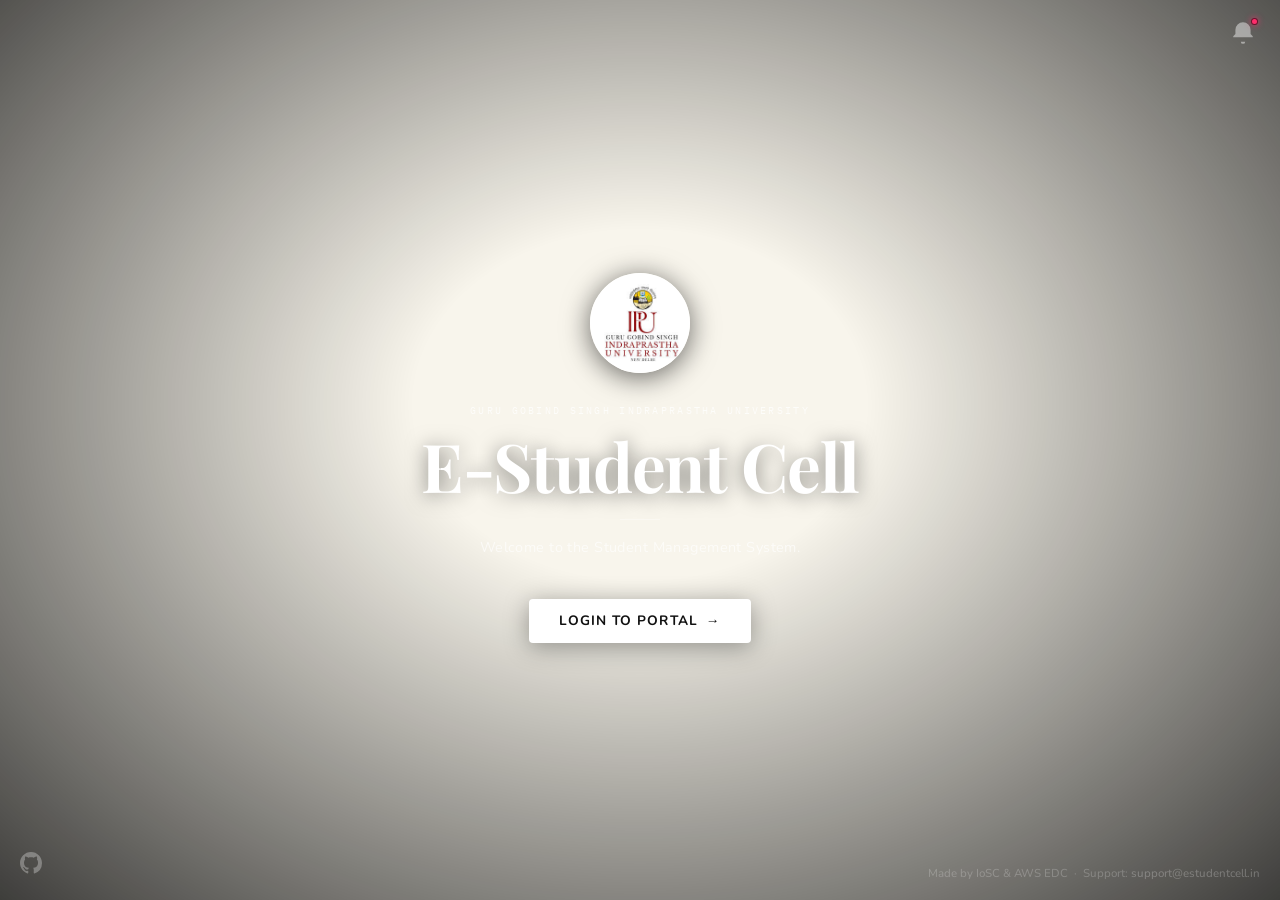
==== commit 664df7f2: "added full notification panel" ====
--- a/frontend/index.html
+++ b/frontend/index.html
@@ -6,133 +6,446 @@
   <meta name="viewport" content="width=device-width, initial-scale=1.0"/>
   <title>E-Student Cell</title>
   <link rel="stylesheet" href="css/style.css" />
-  <link href="https://fonts.googleapis.com/css2?family=Playfair+Display:wght@400;600;700&family=Source+Sans+3:wght@400;500;600&family=IBM+Plex+Mono:wght@400;500&family=Nunito:ital,wght@0,200..1000;1,200..1000&display=swap" rel="stylesheet"/>
+  <link href="https://fonts.googleapis.com/css2?family=Playfair+Display:wght@400;600;700&family=Nunito:wght@400;500;600;700&family=IBM+Plex+Mono:wght@400;500&display=swap" rel="stylesheet"/>
+  
+  <script src="https://cdnjs.cloudflare.com/ajax/libs/gsap/3.12.5/gsap.min.js"></script>
+  
+  <style>
+    *, *::before, *::after { box-sizing: border-box; margin: 0; padding: 0; }
+
+    body {
+      display: flex;
+      flex-direction: column;
+      min-height: 100vh;
+      font-family: 'Nunito', sans-serif;
+      position: relative;
+    }
+
+    body::before {
+      content: '';
+      position: fixed;
+      inset: -20px;
+      background-image: url('background.jpg');
+      background-size: cover;
+      background-position: center top;
+      filter: blur(6px) brightness(0.45);
+      z-index: 0;
+      pointer-events: none;
+    }
+
+    body::after {
+      content: '';
+      position: fixed;
+      inset: 0;
+      background: radial-gradient(
+        ellipse at 50% 45%,
+        transparent 25%,
+        rgba(0, 0, 0, 0.45) 70%,
+        rgba(0, 0, 0, 0.75) 100%
+      );
+      z-index: 0;
+      pointer-events: none;
+    }
+
+    .landing-wrap {
+      position: relative;
+      z-index: 1;
+      flex: 1;
+      display: flex;
+      flex-direction: column;
+      align-items: center;
+      justify-content: center;
+      text-align: center;
+      padding: 3rem 1.5rem 2rem;
+    }
+
+    .logo-wrapper {
+      width: 100px;
+      height: 100px;
+      margin-bottom: 1.8rem;
+    }
+
+    .landing-logo {
+      width: 100px;
+      height: 100px;
+      border-radius: 50%;
+      object-fit: cover;
+      display: block;
+      box-shadow: 0 4px 28px rgba(0, 0, 0, 0.6);
+    }
+
+    .eyebrow {
+      font-family: 'IBM Plex Mono', monospace;
+      font-size: 0.65rem;
+      letter-spacing: 0.22em;
+      text-transform: uppercase;
+      color: rgba(255, 255, 255, 0.75);
+      margin-bottom: 0.65rem;
+    }
+
+    .landing-title {
+      font-family: 'Playfair Display', serif;
+      font-size: clamp(2.8rem, 6vw, 4.2rem);
+      font-weight: 700;
+      line-height: 1.1;
+      letter-spacing: -0.02em;
+      color: #ffffff;
+      text-shadow: 0 2px 20px rgba(0,0,0,0.5);
+    }
+
+    .divider {
+      width: 40px;
+      height: 1px;
+      background: rgba(255, 255, 255, 0.35);
+      margin: 1rem auto;
+    }
+
+    .landing-subtitle {
+      font-size: 0.9rem;
+      font-weight: 400;
+      color: rgba(255, 255, 255, 0.65);
+      letter-spacing: 0.03em;
+      margin-bottom: 2.4rem;
+    }
+
+    .login-btn {
+      display: inline-flex;
+      align-items: center;
+      gap: 8px;
+      padding: 11px 30px;
+      font-family: 'Nunito', sans-serif;
+      font-size: 0.85rem;
+      font-weight: 700;
+      letter-spacing: 0.08em;
+      text-transform: uppercase;
+      color: #111111;
+      background: #ffffff;
+      border: none;
+      border-radius: 4px;
+      text-decoration: none;
+      transition: background 0.18s, transform 0.18s, box-shadow 0.18s, color 0.18s;
+      box-shadow: 0 4px 24px rgba(0, 0, 0, 0.35);
+    }
+
+    .login-btn:hover {
+      background: #f0f0f0;
+      transform: translateY(-2px);
+      box-shadow: 0 8px 32px rgba(0, 0, 0, 0.4);
+    }
+
+    .login-btn:active { transform: translateY(0); }
+
+    .btn-arrow {
+      display: inline-block;
+      transition: transform 0.18s;
+    }
+    .login-btn:hover .btn-arrow { transform: translateX(3px); }
+
+    footer.universal-footer {
+      position: fixed;
+      bottom: 18px;
+      right: 20px;
+      z-index: 2;
+      font-family: 'Nunito', sans-serif;
+      font-size: 0.72rem;
+      font-weight: 500;
+      color: rgba(255, 255, 255, 0.3);
+      text-align: right;
+      line-height: 1.5;
+    }
+
+    footer.universal-footer a {
+      color: rgba(255, 255, 255, 0.35);
+      text-decoration: none;
+      transition: color 0.2s;
+    }
+
+    footer.universal-footer a:hover {
+      color: rgba(255, 255, 255, 0.7);
+    }
+
+    /* ── Notification Bell ── */
+    #notif-wrapper {
+      position: fixed;
+      top: 16px;
+      right: 20px;
+      z-index: 10;
+    }
+
+    #bellBtn {
+      background: transparent;
+      border: none;
+      width: auto;
+      height: auto;
+      display: flex;
+      align-items: center;
+      justify-content: center;
+      cursor: pointer;
+      position: relative;
+      padding: 4px;
+    }
+
+    #notifBadge {
+      position: absolute;
+      top: 2px;
+      right: 2px;
+      width: 7px;
+      height: 7px;
+      background: #ff2d6b;
+      border-radius: 50%;
+      border: 1.5px solid rgba(0,0,0,0.6);
+      box-shadow: 0 0 6px rgba(255, 45, 107, 0.8);
+    }
+
+    #notifPanel {
+      display: none;
+      position: absolute;
+      top: 52px;
+      right: 0;
+      width: 280px;
+      background: rgba(0, 0, 0, 0.75);
+      backdrop-filter: blur(40px) saturate(1.8) brightness(0.6);
+      -webkit-backdrop-filter: blur(40px) saturate(1.8) brightness(0.6);
+      border: 1px solid rgba(255,255,255,0.06);
+      border-radius: 14px;
+      overflow: hidden;
+      box-shadow: 
+        0 32px 64px rgba(0,0,0,0.8),
+        0 1px 0 rgba(255,255,255,0.07) inset,
+        0 -1px 0 rgba(0,0,0,0.5) inset;
+      transform-origin: top right;
+    }
+
+    .notif-header {
+      padding: 14px 16px 10px;
+      display: flex;
+      align-items: center;
+      justify-content: space-between;
+      border-bottom: 1px solid rgba(255,255,255,0.06);
+    }
+
+    .notif-header span:first-child {
+      font-family: 'Nunito', sans-serif;
+      font-size: 12px;
+      font-weight: 700;
+      letter-spacing: 0.1em;
+      text-transform: uppercase;
+      color: rgba(255,255,255,0.4);
+    }
+
+    #notifCount {
+      font-family: 'IBM Plex Mono', monospace;
+      font-size: 10px;
+      color: rgba(255,255,255,0.25);
+    }
+
+    .notif-item {
+      padding: 13px 16px;
+      border-bottom: 1px solid rgba(255,255,255,0.04);
+      cursor: default;
+      transition: background 0.15s;
+      display: flex;
+      gap: 12px;
+      align-items: flex-start;
+    }
+
+    .notif-item:last-child { border-bottom: none; }
+    .notif-item:hover { background: rgba(255,255,255,0.04); }
+
+    .notif-dot {
+      margin-top: 5px;
+      width: 5px;
+      height: 5px;
+      border-radius: 50%;
+      flex-shrink: 0;
+      background: #ff2d6b;
+      box-shadow: 0 0 6px rgba(255, 45, 107, 0.7);
+    }
+    .notif-dot.read { background: rgba(255,255,255,0.12); box-shadow: none; }
+
+    .notif-title {
+      font-family: 'Nunito', sans-serif;
+      font-size: 13px;
+      font-weight: 700;
+      color: rgba(255,255,255,0.88);
+      margin: 0 0 4px;
+    }
+
+    .notif-body {
+      font-family: 'Nunito', sans-serif;
+      font-size: 12px;
+      color: rgba(255,255,255,0.42);
+      margin: 0 0 6px;
+      line-height: 1.55;
+    }
+
+    .notif-date {
+      font-family: 'IBM Plex Mono', monospace;
+      font-size: 9.5px;
+      letter-spacing: 0.04em;
+      color: rgba(255,255,255,0.2);
+      margin: 0;
+    }
+  </style>
 </head>
 <body>
 
-  <div class="app-shell">
-    <aside class="sidebar">
-      <div class="sidebar-brand">
-        <div class="sidebar-brand-info">
-          <div class="brand-mark">
-            <img src="ipu.jpg" alt="ESC Logo" class="brand-logo"/>
-          </div>
-          <div class="brand-text">
-            <span class="brand-title">E-Student Cell</span>
-            <span class="brand-sub">Management System</span>
+  <div id="notif-wrapper">
+    <button id="bellBtn" onclick="toggleNotifPanel()">
+      <svg xmlns="http://www.w3.org/2000/svg" width="26" height="26" viewBox="0 0 24 24" fill="rgba(255,255,255,0.45)">
+        <path d="M12 2a7 7 0 0 0-7 7v4l-2 2v1h18v-1l-2-2V9a7 7 0 0 0-7-7zm0 20a2 2 0 0 0 2-2h-4a2 2 0 0 0 2 2z"/>
+      </svg>
+      <span id="notifBadge"></span>
+    </button>
+
+    <div id="notifPanel">
+      <div class="notif-header">
+        <span>Updates</span>
+        <span id="notifCount">2 new</span>
+      </div>
+      <div id="notifList"></div>
+    </div>
+  </div>
+
+  <div class="landing-wrap">
+    <div class="logo-wrapper">
+      <img src="ipu.jpg" alt="IPU Logo" class="landing-logo"/>
+    </div>
+
+    <p class="eyebrow">Guru Gobind Singh Indraprastha University</p>
+    <h1 class="landing-title">E-Student Cell</h1>
+
+    <div class="divider"></div>
+
+    <p class="landing-subtitle">Welcome to the Student Management System.</p>
+
+    <a href="login.html" class="login-btn">
+      Login to Portal
+      <span class="btn-arrow">→</span>
+    </a>
+  </div>
+
+  <a href="https://github.com/akshattalwar001/IoscXAWS-Project" target="_blank" style="position: fixed; bottom: 18px; left: 20px; z-index: 2; color: rgba(255,255,255,0.3); transition: color 0.2s;" onmouseover="this.style.color='rgba(255,255,255,0.8)'" onmouseout="this.style.color='rgba(255,255,255,0.3)'">
+    <svg xmlns="http://www.w3.org/2000/svg" width="22" height="22" viewBox="0 0 24 24" fill="currentColor">
+      <path d="M12 0C5.37 0 0 5.37 0 12c0 5.31 3.435 9.795 8.205 11.385.6.105.825-.255.825-.57 0-.285-.015-1.23-.015-2.235-3.015.555-3.795-.735-4.035-1.41-.135-.345-.72-1.41-1.23-1.695-.42-.225-1.02-.78-.015-.795.945-.015 1.62.87 1.845 1.23 1.08 1.815 2.805 1.305 3.495.99.105-.78.42-1.305.765-1.605-2.67-.3-5.46-1.335-5.46-5.925 0-1.305.465-2.385 1.23-3.225-.12-.3-.54-1.53.12-3.18 0 0 1.005-.315 3.3 1.23.96-.27 1.98-.405 3-.405s2.04.135 3 .405c2.295-1.56 3.3-1.23 3.3-1.23.66 1.65.24 2.88.12 3.18.765.84 1.23 1.905 1.23 3.225 0 4.605-2.805 5.625-5.475 5.925.435.375.81 1.095.81 2.22 0 1.605-.015 2.895-.015 3.3 0 .315.225.69.825.57A12.02 12.02 0 0 0 24 12c0-6.63-5.37-12-12-12z"/>
+    </svg>
+  </a>
+
+  <footer class="universal-footer">
+    Made by IoSC &amp; AWS EDC &nbsp;&middot;&nbsp; Support: <a href="mailto:support@estudentcell.in">support@estudentcell.in</a>
+  </footer>
+
+  <script>
+    const notifications = [
+      {
+        id: 1,
+        title: "Scholarship input fix",
+        body: "Update your scholarship details again, the input field has been corrected.",
+        date: "15 Apr 2026"
+      },
+      {
+        id: 2,
+        title: "Image uploading fix",
+        body: "Profile image uploads are now working correctly.",
+        date: "14 Apr 2026"
+      }
+    ];
+
+    const readSet = new Set();
+    let isOpen = false; 
+
+    function renderNotifs() {
+      document.getElementById("notifList").innerHTML = notifications.map(n => `
+        <div class="notif-item ${readSet.has(n.id) ? '' : 'unread'}" onclick="markRead(${n.id})">
+          <div class="notif-dot ${readSet.has(n.id) ? 'read' : ''}"></div>
+          <div>
+            <p class="notif-title">${n.title}</p>
+            <p class="notif-body">${n.body}</p>
+            <p class="notif-date">${n.date}</p>
           </div>
         </div>
-        <button class="sidebar-toggle" id="sidebarToggle" aria-label="Toggle Sidebar">
-          <svg xmlns="http://www.w3.org/2000/svg" width="24" height="24" viewBox="0 0 24 24" fill="none" stroke="currentColor" stroke-width="1" stroke-linecap="round" stroke-linejoin="round"><rect width="18" height="18" x="3" y="3" rx="2"/><path d="M15 3v18"/></svg>
-        </button>
-      </div>
-
-      <nav class="sidebar-nav">
-        <a href="index.html" class="nav-item active">
-          <svg viewBox="0 0 24 24" fill="none" stroke="currentColor" stroke-width="2"><rect x="3" y="3" width="7" height="7"/><rect x="14" y="3" width="7" height="7"/><rect x="3" y="14" width="7" height="7"/><rect x="14" y="14" width="7" height="7"/></svg>
-          <span class="nav-item-label">Dashboard</span>
-        </a>
-        <a href="students.html" class="nav-item">
-          <svg viewBox="0 0 24 24" fill="none" stroke="currentColor" stroke-width="2"><path d="M17 21v-2a4 4 0 0 0-4-4H5a4 4 0 0 0-4 4v2"/><circle cx="9" cy="7" r="4"/><path d="M23 21v-2a4 4 0 0 0-3-3.87"/><path d="M16 3.13a4 4 0 0 1 0 7.75"/></svg>
-          <span class="nav-item-label">Students</span>
-        </a>
-        <a href="add-student.html" class="nav-item">
-          <svg viewBox="0 0 24 24" fill="none" stroke="currentColor" stroke-width="2"><path d="M16 21v-2a4 4 0 0 0-4-4H5a4 4 0 0 0-4 4v2"/><circle cx="8.5" cy="7" r="4"/><line x1="20" y1="8" x2="20" y2="14"/><line x1="23" y1="11" x2="17" y2="11"/></svg>
-          <span class="nav-item-label">Add Student</span>
-        </a>
-      </nav>
-
+      `).join('');
+    }
+
+    function markRead(id) {
+      readSet.add(id);
+      updateBadge();
+      renderNotifs();
+    }
+
+    function updateBadge() {
+      const unread = notifications.filter(n => !readSet.has(n.id)).length;
+      document.getElementById("notifBadge").style.display = unread > 0 ? "block" : "none";
+      document.getElementById("notifCount").textContent = unread > 0 ? unread + " new" : "";
+    }
+
+    function genieOpen(p) {
+      const rows = p.querySelectorAll('.notif-header, .notif-item');
+      const total = rows.length;
+
+      gsap.set(p, { display: 'block', opacity: 1, transformOrigin: 'top right' });
+
+      // Main Panel Warp
+      gsap.fromTo(p,
+        { scaleX: 0.12, scaleY: 0.06, skewX: 18, skewY: -4, opacity: 0, y: -10 },
+        { scaleX: 1, scaleY: 1, skewX: 0, skewY: 0, opacity: 1, y: 0, duration: 0.55, ease: "expo.out" }
+      );
+
+      // Staggered Row Reveal
+      rows.forEach((row, i) => {
+        const t = i / (total - 1 || 1); 
+        gsap.fromTo(row,
+          { opacity: 0, scaleX: 0.4, skewX: 14, x: 20 },
+          { opacity: 1, scaleX: 1, skewX: 0, x: 0, duration: 0.4, delay: 0.05 + (1 - t) * 0.1, ease: "power3.out" }
+        );
+      });
+    }
+
+    function genieClose(p) {
+      const rows = p.querySelectorAll('.notif-header, .notif-item');
+      const total = rows.length;
+
+      rows.forEach((row, i) => {
+        const t = i / (total - 1 || 1);
+        gsap.to(row, {
+          opacity: 0, scaleX: 0.6, skewX: 10, x: 15, duration: 0.2, delay: t * 0.05, ease: "power2.in"
+        });
+      });
+
+      gsap.to(p, {
+        scaleX: 0.1, scaleY: 0.05, skewX: 16, skewY: -4, opacity: 0, y: -12,
+        duration: 0.3, delay: 0.1, ease: "power3.in",
+        onComplete: () => { p.style.display = "none"; }
+      });
+    }
+
+    function toggleNotifPanel() {
+      const p = document.getElementById("notifPanel");
       
-
-      <div class="sidebar-footer">
-        <div class="sidebar-footer-content">
-          <div class="api-status" id="apiStatus">
-            <span class="status-dot"></span>
-            <span class="status-text">Connecting...</span>
-          </div>
-          <button class="logout-btn" id="logoutBtn" aria-label="Logout">
-            <svg xmlns="http://www.w3.org/2000/svg" width="24" height="24" viewBox="0 0 24 24" fill="none" stroke="currentColor" stroke-width="1" stroke-linecap="round" stroke-linejoin="round"><path d="m16 17 5-5-5-5"/><path d="M21 12H9"/><path d="M9 21H5a2 2 0 0 1-2-2V5a2 2 0 0 1 2-2h4"/></svg>
-            <span class="logout-text">Logout</span>
-          </button>
-        </div>
-      </div>
-    </aside>
-
-    <main class="main-content">
-      <header class="page-header">
-        <button class="mobile-menu-toggle" id="mobileMenuToggle" aria-label="Toggle Mobile Menu">
-          <svg xmlns="http://www.w3.org/2000/svg" width="24" height="24" viewBox="0 0 24 24" fill="none" stroke="currentColor" stroke-width="2" stroke-linecap="round" stroke-linejoin="round"><line x1="3" y1="6" x2="21" y2="6"/><line x1="3" y1="12" x2="21" y2="12"/><line x1="3" y1="18" x2="21" y2="18"/></svg>
-        </button>
-        <div class="header-left">
-          <div>
-            <h1 class="page-title">Dashboard</h1>
-            <p class="page-subtitle">Overview of all student data</p>
-          </div>
-        </div>
-      </header>
-
-      <div class="stats-grid" id="statsGrid">
-        <div class="stat-card loading">
-          <div class="stat-label">Total Students</div>
-          <div class="stat-value" id="totalStudents">—</div>
-        </div>
-        <div class="stat-card loading">
-          <div class="stat-label">Hostellers</div>
-          <div class="stat-value" id="hostellers">—</div>
-        </div>
-        <div class="stat-card loading">
-          <div class="stat-label">Day Scholars</div>
-          <div class="stat-value" id="dayScholars">—</div>
-        </div>
-        <div class="stat-card loading">
-          <div class="stat-label">Placed</div>
-          <div class="stat-value" id="placed">—</div>
-        </div>
-        <div class="stat-card loading">
-          <div class="stat-label">NCC</div>
-          <div class="stat-value" id="ncc">—</div>
-        </div>
-        <div class="stat-card loading">
-          <div class="stat-label">NSS</div>
-          <div class="stat-value" id="nss">—</div>
-        </div>
-        <div class="stat-card loading">
-          <div class="stat-label">Loan Holders</div>
-          <div class="stat-value" id="loans">—</div>
-        </div>
-        <div class="stat-card loading">
-          <div class="stat-label">Internships</div>
-          <div class="stat-value" id="internships">—</div>
-        </div>
-      </div>
-
-      <div class="charts-row">
-        <div class="chart-card">
-          <h3 class="chart-title">Branch-wise Students</h3>
-          <div id="branchChart" class="bar-chart"></div>
-        </div>
-        <div class="chart-card">
-          <h3 class="chart-title">Year-wise Students</h3>
-          <div id="yearChart" class="bar-chart"></div>
-        </div>
-      </div>
-
-      <div class="charts-row">
-        <div class="chart-card">
-          <h3 class="chart-title">Category Breakdown</h3>
-          <div id="categoryChart" class="bar-chart"></div>
-        </div>
-        <div class="chart-card">
-          <h3 class="chart-title">Scholarship Breakdown</h3>
-          <div id="scholarshipChart" class="bar-chart"></div>
-        </div>
-      </div>
-    </main>
-  </div>
-
-  <footer class="universal-footer">Made by IoSC & AWS EDC | Support: <a href="mailto:iosc.aws@gmail.com" style="text-decoration: underline;">iosc.aws@gmail.com</a></footer>
-
-  <script src="js/api.js"></script>
-  <script src="js/pages/dashboard.js"></script>
+      if (!isOpen) {
+        notifications.forEach(n => readSet.add(n.id));
+        updateBadge();
+        renderNotifs();
+        
+        genieOpen(p);
+        isOpen = true;
+      } else {
+        genieClose(p);
+        isOpen = false;
+      }
+    }
+
+    document.addEventListener("click", function(e) {
+      const wrapper = document.getElementById("notif-wrapper");
+      const p = document.getElementById("notifPanel");
+      if (!wrapper.contains(e.target) && isOpen) {
+        genieClose(p);
+        isOpen = false;
+      }
+    });
+
+    renderNotifs();
+  </script>
+
 </body>
 </html>
--- a/frontend/css/style.css
+++ b/frontend/css/style.css
@@ -18,7 +18,7 @@
   --danger-dim: rgba(200, 85, 85, 0.1);
   --success: #4A7C59;
   --success-dim: rgba(74, 124, 89, 0.1);
-  --sidebar-w-expanded: 272px;
+  --sidebar-w-expanded: 230px;
   --sidebar-w-collapsed: 76px;
   --sidebar-w: var(--sidebar-w-expanded);
   --radius: 6px;
@@ -533,15 +533,16 @@
 
 .main-content {
   margin-left: var(--sidebar-w);
-  flex: 1;
-  padding: 40px 48px;
-  max-width: calc(100vw - var(--sidebar-w));
-  transition: margin-left 0.3s cubic-bezier(0.4, 0, 0.2, 1), max-width 0.3s cubic-bezier(0.4, 0, 0.2, 1);
+  width: calc(100% - var(--sidebar-w));
+  padding: 24px 32px;
+  min-height: 100vh;
+  box-sizing: border-box;
+  transition: margin-left 0.3s cubic-bezier(0.4, 0, 0.2, 1), width 0.3s cubic-bezier(0.4, 0, 0.2, 1);
 }
 
 .main-content.expanded {
   margin-left: 0;
-  max-width: 100vw;
+  width: 100%;
 }
 
 .header-left {
@@ -1309,6 +1310,12 @@
   margin-top: 6px;
 }
 
+@media (max-width: 1200px) {
+  .main-content {
+    padding: 20px 24px;
+  }
+}
+
 @media (max-width: 980px) {
   .sidebar {
     position: fixed;
@@ -1377,7 +1384,7 @@
   
   .main-content {
     margin-left: 0;
-    max-width: 100vw;
+    width: 100vw;
     padding: 24px 20px;
   }
   
